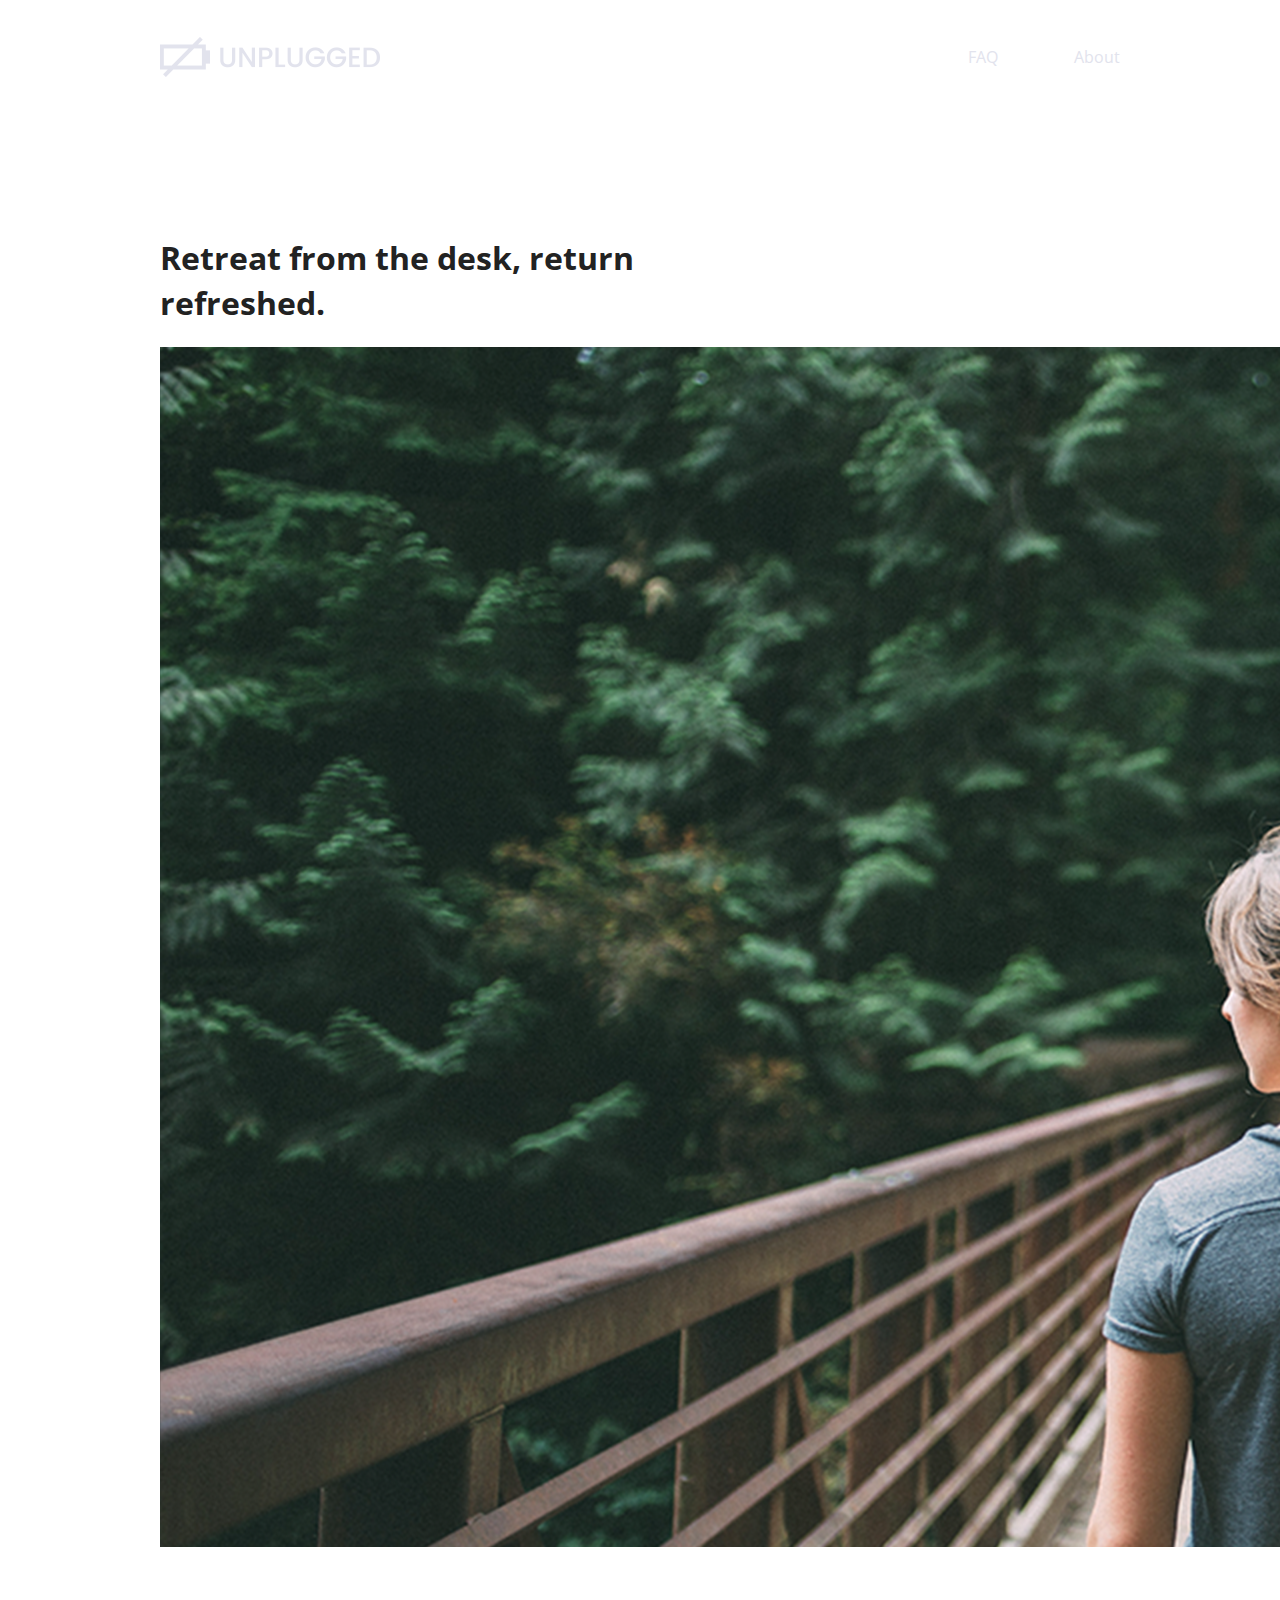
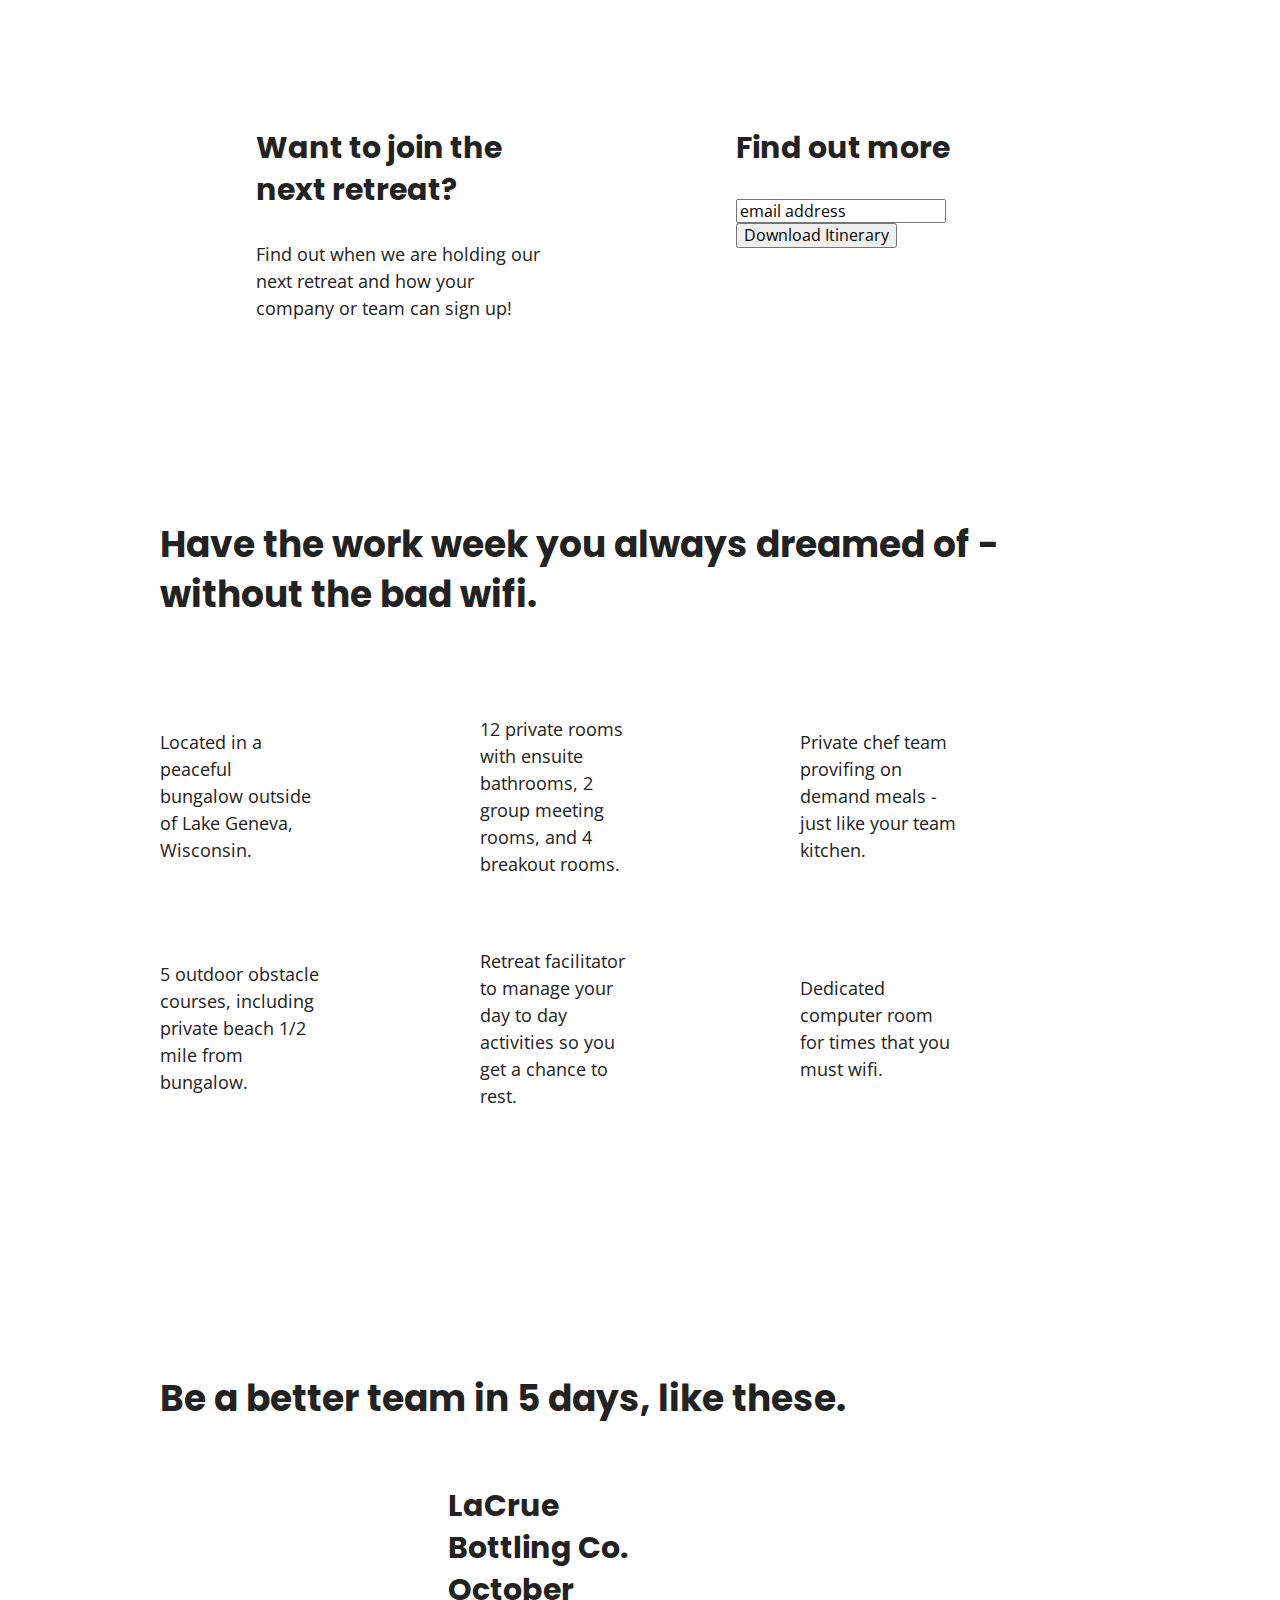
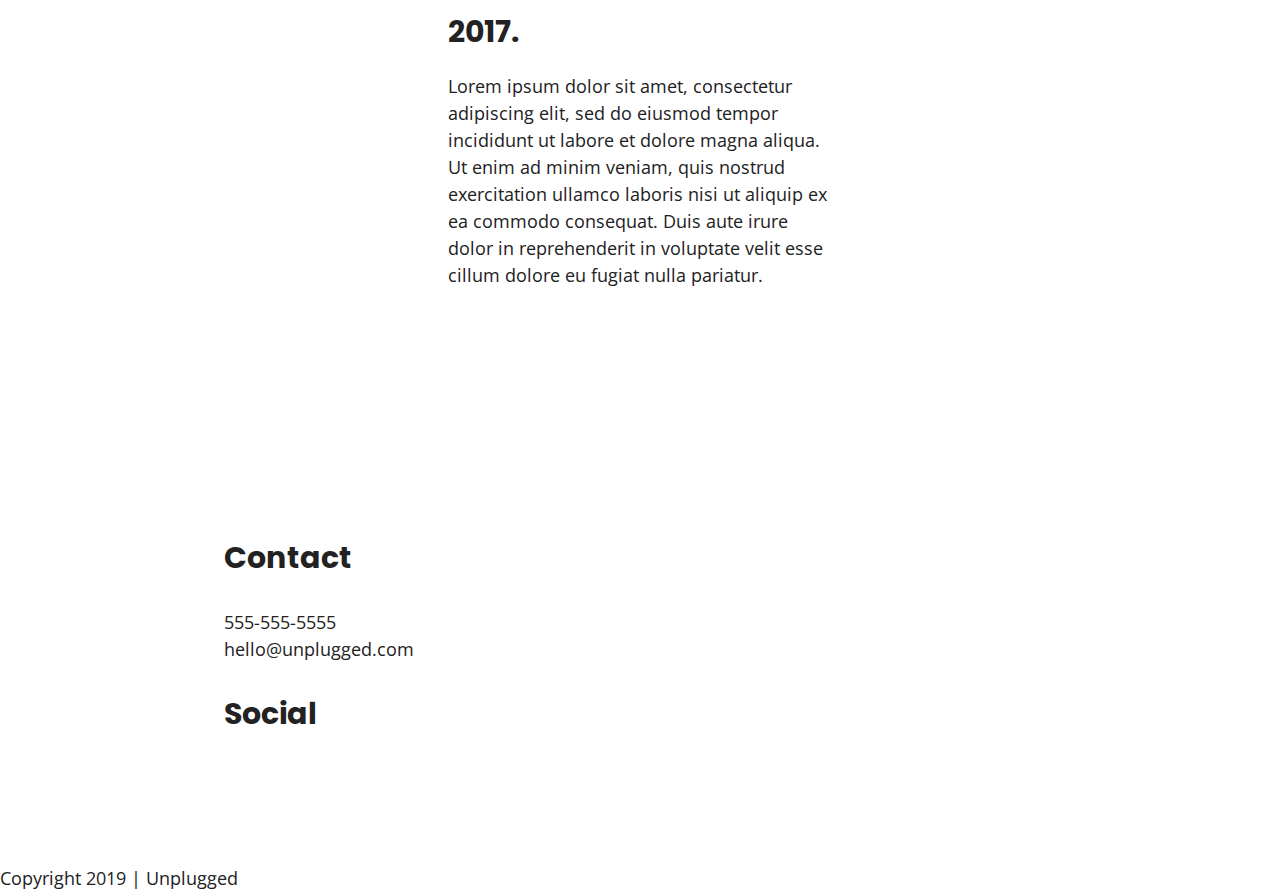
==== index.html @ b30b46af "Added text styles" ====
<!doctype html>
<html class="no-js" lang="">

<head>
  <meta charset="utf-8">
  <title>unplugged retreat</title>
  <meta name="description" content="">
  <meta name="viewport" content="width=device-width, initial-scale=1">

  <meta property="og:title" content="">
  <meta property="og:type" content="">
  <meta property="og:url" content="">
  <meta property="og:image" content="">

  <link rel="manifest" href="../site.webmanifest">
  <link rel="apple-touch-icon" href="../icon.png">
  <!-- Place favicon.ico in the root directory -->

  <link rel="stylesheet" href="css/normalize.css">
  <link rel="stylesheet" href="css/main.css">

  <meta name="theme-color" content="#fafafa">

  <!-- Google Fonts -->
  <link href="https://fonts.googleapis.com/css?family=Open+Sans:400,700|Poppins:500,700" rel="stylesheet">
</head>

<body>

  <!-- Add your site or application content here -->
  <header>
    <div class="content-wrapper">
      <a href="#"><img src="img/logo.png" alt="unplugged logo"></a>
      <div class="header-divider"></div>
        <nav>
          <ul>
            <li><a href="faq/index.html" target="_blank">FAQ</a></li>
            <li><a href="about/index.html" target="_blank">About</a></li>
          </ul>
        </nav>
    </div>
  </header>

  <main>
    <section class="hero-area">
      <div class="content-wrapper">
        <h1>Retreat from the desk, return refreshed.</h1>
        <img src="img/jake-melara-30679-unsplash@2x.png" alt="women staring off bridge"/>
      </div>
    </section>

    <aside>
      <div class="content-wrapper">
        <div class="form-description">
        <h3>Want to join the next retreat?</h3>
          <p>Find out when we are holding our next retreat and how your company
            or team can sign up!</p>
        </div>
      <div class="form">
        <h3>Find out more</h3>
          <input type="text" name="name" value="email address">
          <input type="button" value="Download Itinerary">
      </div>
     </div>
    </aside>

    <section class="features">
      <div class="content-wrapper">
        <h2>Have the work week you always dreamed of - without the bad wifi.</h2>
        <div class="features-items">
          <article>
             <p class="fontawesome-icon"></p>
             <p class="features-item-description">Located in a peaceful bungalow outside
             of Lake Geneva, Wisconsin.</p>
          </article>
          <article>
             <p class="fontawesome-icon"></p>
             <p class="features-item-description">12 private rooms with ensuite bathrooms,
             2 group meeting rooms, and 4 breakout rooms.</p>
          </article>
          <article>
             <p class="fontawesome-icon"></p>
             <p class="features-item-description">Private chef team provifing on demand
             meals - just like your team kitchen.</p>
           </article>
           <article>
             <p class="fontawesome-icon"></p>
             <p class="features-item-description">5 outdoor obstacle courses, including
             private beach 1/2 mile from bungalow.</p>
           </article>
           <article>
             <p class="fontawesome-icon"></p>
             <p class="features-item-description">Retreat facilitator to manage your day
             to day activities so you get a chance to rest.</p>
           </article>
           <article>
             <p class="fontawesome-icon"></p>
             <p class="features-item-description">Dedicated computer room for times that
             you must wifi.</p>
           </article>
         </div>
      </div>
    </section>

    <section class="reviews">
      <div class="content-wrapper">
        <h2>Be a better team in 5 days, like these.</h2>
        <article>
          <div>
            <h3>LaCrue Bottling Co. October 2017.</h3>
            <p>Lorem ipsum dolor sit amet, consectetur adipiscing elit, sed do eiusmod
            tempor incididunt ut labore et dolore magna aliqua. Ut enim ad minim veniam,
            quis nostrud exercitation ullamco laboris nisi ut aliquip ex ea commodo consequat.
            Duis aute irure dolor in reprehenderit in voluptate velit esse cillum dolore eu
            fugiat nulla pariatur.</p>
          </div>
        </article>
      </div>
    </section>

  </main>

  <footer>
    <div class="content-wrapper">
      <div class="footer-content">
        <div class="contact">
          <h3>Contact</h3>
          <address>
            <p>555-555-5555<br>
              hello@unplugged.com</p>
          </address>
            <div class="social">
                <h3>Social</h3>
              <div class="social-icons">
                <p><a href="https://www.facebook.com/yoursite" target="_blank"></a></p>
                <p><a href="https://www.instagram.com/yoursite" target="_blank"></a></p>
                <p><a href="https://www.twitter.com/yoursite" target="_blank"></a></p>
            </div>
          </div>
        </div>
      </div>
    </div>

    <div class="copyright">
      <p>Copyright 2019 | Unplugged</p>
    </div>
  </footer>

  <script src="../js/vendor/modernizr-3.11.2.min.js"></script>
  <script src="../js/plugins.js"></script>
  <script src="../js/main.js"></script>

  <!-- Google Analytics: change UA-XXXXX-Y to be your site's ID. -->
  <script>
    window.ga = function () { ga.q.push(arguments) }; ga.q = []; ga.l = +new Date;
    ga('create', 'UA-XXXXX-Y', 'auto'); ga('set', 'anonymizeIp', true); ga('set', 'transport', 'beacon'); ga('send', 'pageview')
  </script>
  <script src="https://www.google-analytics.com/analytics.js" async></script>
</body>

</html>
---- css/main.css ----
/*! HTML5 Boilerplate v8.0.0 | MIT License | https://html5boilerplate.com/ */

/* main.css 2.1.0 | MIT License | https://github.com/h5bp/main.css#readme */
/*
 * What follows is the result of much research on cross-browser styling.
 * Credit left inline and big thanks to Nicolas Gallagher, Jonathan Neal,
 * Kroc Camen, and the H5BP dev community and team.
 */

/* ==========================================================================
   Base styles: opinionated defaults
   ========================================================================== */

html {
  color: #222;
  font-size: 1em;
  line-height: 1.4;
}

/*
 * Remove text-shadow in selection highlight:
 * https://twitter.com/miketaylr/status/12228805301
 *
 * Vendor-prefixed and regular ::selection selectors cannot be combined:
 * https://stackoverflow.com/a/16982510/7133471
 *
 * Customize the background color to match your design.
 */

::-moz-selection {
  background: #b3d4fc;
  text-shadow: none;
}

::selection {
  background: #b3d4fc;
  text-shadow: none;
}

/*
 * A better looking default horizontal rule
 */

hr {
  display: block;
  height: 1px;
  border: 0;
  border-top: 1px solid #ccc;
  margin: 1em 0;
  padding: 0;
}

/*
 * Remove the gap between audio, canvas, iframes,
 * images, videos and the bottom of their containers:
 * https://github.com/h5bp/html5-boilerplate/issues/440
 */

audio,
canvas,
iframe,
img,
svg,
video {
  vertical-align: middle;
}

/*
 * Remove default fieldset styles.
 */

fieldset {
  border: 0;
  margin: 0;
  padding: 0;
}

/*
 * Allow only vertical resizing of textareas.
 */

textarea {
  resize: vertical;
}

/* ==========================================================================
   Author's custom styles
   ========================================================================== */
   /* General Styles */

html {
  font-size: 16px;
}

body {
  font-family: 'open sans', sans-serif;
  font-size: 1em;
  text-align: left;
}

ul,
ol {
  list-style-type: none;
}

a {
  color: #e2e3ed;
  text-decoration: none;
}

h2 {
  font-family: 'Poppins', sans-serif;
  font-size: 2.25em;
}

h3,
h4 {
  font-family: 'Poppins', sans-serif;
  font-size: 1.875em;
}

p {
  font-size: 1.125em;
  line-height: 1.5em;
}

img {

}

figure {

}

address {
  font-style: normal;
}

.content-wrapper {
     width: 90%;
     margin: 50px 0;
   }

/** --------------Base Header - Foot Styles -------------------- **/

header,
footer {
    display: flex;
    justify-content: center;
    align-items: center;
    flex-flow: row wrap;
}

header {
  padding: 15px 0;
}

header .content-wrapper {
  display: flex;
  flex-flow: row wrap;
  align-items: center;
  justify-content: center;
  margin: 0;
}

header nav {
  justify-content: space-around;
  flex-flow: row wrap;
  display: flex;
  align-items: center;
  width: 60%;
}

.header-divider {
  width: 100%;
  height: 1px;
}

header nav ul {
  display: flex;
  justify-content: space-around;
  width: 100%;
}

footer .social-icons {
  display: flex;
  justify-content: space-around;
  align-items: center;
}

footer .social-icons p {
  display: flex;
  justify-content: center;
  align-items: center;
}

footer .content-wrapper {
  width: 55%;
  margin: 50px 0;
}

footer p {
  margin: 0;
}

footer .copyright {

}

/** -------------- Mobile Style - Homepage -------------------- **/


/***** Hero-Area *****/

.hero-area {
  display: flex;
  justify-content: center;
  align-items: center;

}

/***** Aside area *****/

aside {
  display: flex;
  justify-content: center;
  align-items: center;
  flex-flow: row wrap;
}

/***** Features *****/

.features {
  display: flex;
  justify-content: center;
  flex-flow: row wrap;
}

.features-items {
  display: flex;
  flex-flow: row wrap;
  justify-content: center;
  align-items: center;
}

.features h2 {
  margin-bottom: 60px;
}

.features article {
  width: 57%;
  margin: 35px 0;
}

.features p {
  margin: 0;
}

/*** reviews ***/

.reviews {
  display: flex;
  flex-flow: row wrap;
  justify-content: center;
}

.reviews h2 {
  margin-bottom: 40px;
}

.reviews h3 {
  width: 48%;
  margin: 20px 0;
}

/***** About Section *****/

.mission {
  display: flex;
  flex-flow: row wrap;
  justify-content: center;
  align-items: center;
}

.contact-section {
  display: flex;
  flex-flow: row wrap;
  justify-content: center;
  align-items: center;
}

.contact-content p {
  margin: 0;
}


/***** FAQ Section *****/

.questions {
  display: flex;
  flex-flow: row wrap;
  justify-content: center;
  align-items: center;
  margin: 50px 0 0 0;
}

.questions h2 {
  margin-bottom: 45px;
}

.questions .content-wrapper {
  display: flex;
  flex-flow: row wrap;
  justify-content: center;
  align-items: center;
}

.questions-content {
  margin-bottom: 50px;
  flex-basis: auto;
}

/* ==========================================================================
   Helper classes
   ========================================================================== */

/*
 * Hide visually and from screen readers
 */

.hidden,
[hidden] {
  display: none !important;
}

/*
 * Hide only visually, but have it available for screen readers:
 * https://snook.ca/archives/html_and_css/hiding-content-for-accessibility
 *
 * 1. For long content, line feeds are not interpreted as spaces and small width
 *    causes content to wrap 1 word per line:
 *    https://medium.com/@jessebeach/beware-smushed-off-screen-accessible-text-5952a4c2cbfe
 */

.sr-only {
  border: 0;
  clip: rect(0, 0, 0, 0);
  height: 1px;
  margin: -1px;
  overflow: hidden;
  padding: 0;
  position: absolute;
  white-space: nowrap;
  width: 1px;
  /* 1 */
}

/*
 * Extends the .sr-only class to allow the element
 * to be focusable when navigated to via the keyboard:
 * https://www.drupal.org/node/897638
 */

.sr-only.focusable:active,
.sr-only.focusable:focus {
  clip: auto;
  height: auto;
  margin: 0;
  overflow: visible;
  position: static;
  white-space: inherit;
  width: auto;
}

/*
 * Hide visually and from screen readers, but maintain layout
 */

.invisible {
  visibility: hidden;
}

/*
 * Clearfix: contain floats
 *
 * For modern browsers
 * 1. The space content is one way to avoid an Opera bug when the
 *    `contenteditable` attribute is included anywhere else in the document.
 *    Otherwise it causes space to appear at the top and bottom of elements
 *    that receive the `clearfix` class.
 * 2. The use of `table` rather than `block` is only necessary if using
 *    `:before` to contain the top-margins of child elements.
 */

.clearfix::before,
.clearfix::after {
  content: " ";
  display: table;
}

.clearfix::after {
  clear: both;
}

/* ==========================================================================
   EXAMPLE Media Queries for Responsive Design.
   These examples override the primary ('mobile first') styles.
   Modify as content requires.
   ========================================================================== */

@media only screen and (min-width: 768px) {
   /*Tablet styles here*/

/** General Styles **/
.content-wrapper {
  max-width: 640px;
  margin: 100px 0;
}

/** Header **/
header {
  justify-content: space-around;
  padding: 30px 0;
}

header .content-wrapper {
  width: 100%;
  justify-content: space-between;
}

header nav {
  width: 20%;
}

header nav ul {
  justify-content: space-between;
}

.header-divider {
  display: none;
}

/** Aside **/
aside .content-wrapper {
  margin: 50px 0;
  display: flex;
  justify-content: space-between;
  flex-flow: row wrap;
}

aside .content-wrapper .form-description,
aside .content-wrapper .form {
  width: 40%;
  margin: 0;
}

/** Features **/
.features articles {
  display: flex;
  justify-content: center;
  align-items: center;
  flex-flow: column wrap;
  flex-basis: 50%;
}

.features .features-item-description {
  width: 50%;
}

/** Reviews **/
.reviews article {
  display: flex;
  justify-content: space-around;
}

.reviews article div {
  width: 49%;
}

/** Footer **/
footer .content-wrapper {
  width: 65%;
  margin: 100px 0;
}

.footer-content {
  display: flex;
  justify-content: space-between;
  align-items: center;
}

footer .contact {
  margin-bottom: 0;
}

footer .copyright {
  width: 100%;
}

/***** ABOUT page *****/

.mission-content {
  display: flex;
  justify-content: space-between;
  align-items: center;
  padding-top: 20px;
}

.mission-content p {
  width: 45%;
}

.contact-section .content-wrapper h2 {
  width: 80%;
}

.contact-content {
  display: flex;
  justify-content: space-between;
  align-items: flex-start;
}

/***** FAQ Page *****/
.questions .content-wrapper {
  justify-content: space-between;
}

.questions-content {
  flex-basis: 40%;
}

.questions h2 {
  width: 100%;
}

}

@media only screen and (min-width: 1200px) {
   /*Desktop styles here*/

/** General Styles **/
.content-wrapper {
  max-width: 960px;
}

/** Hero Area **/

.hero-area h1 {
  width: 57%
}

/** Aside **/
aside .content-wrapper {
  justify-content: space-around;
}

aside .content-wrapper .form-description,
aside .content-wrapper .form {
  width: 30%;
}

/** Features **/
.features h2 {
  width: 90%;
}

.features article {
  flex-basis: 33.3%;
}

/** Reviews **/
.reviews article div {
  width: 40%;
}

/***** About Page ****/
.mission h2,
.contact-section .content-wrapper h2 {
  width: 95%;
}

/***** FAQ Page *****/
.questions h2 {
  width: 100%;
}
}


/* ==========================================================================
   Print styles.
   Inlined to avoid the additional HTTP request:
   https://www.phpied.com/delay-loading-your-print-css/
   ========================================================================== */

@media print {
  *,
  *::before,
  *::after {
    background: #fff !important;
    color: #000 !important;
    /* Black prints faster */
    box-shadow: none !important;
    text-shadow: none !important;
  }

  a,
  a:visited {
    text-decoration: underline;
  }

  a[href]::after {
    content: " (" attr(href) ")";
  }

  abbr[title]::after {
    content: " (" attr(title) ")";
  }

  /*
   * Don't show links that are fragment identifiers,
   * or use the `javascript:` pseudo protocol
   */
  a[href^="#"]::after,
  a[href^="javascript:"]::after {
    content: "";
  }

  pre {
    white-space: pre-wrap !important;
  }

  pre,
  blockquote {
    border: 1px solid #999;
    page-break-inside: avoid;
  }

  /*
   * Printing Tables:
   * https://web.archive.org/web/20180815150934/http://css-discuss.incutio.com/wiki/Printing_Tables
   */
  thead {
    display: table-header-group;
  }

  tr,
  img {
    page-break-inside: avoid;
  }

  p,
  h2,
  h3 {
    orphans: 3;
    widows: 3;
  }

  h2,
  h3 {
    page-break-after: avoid;
  }
}
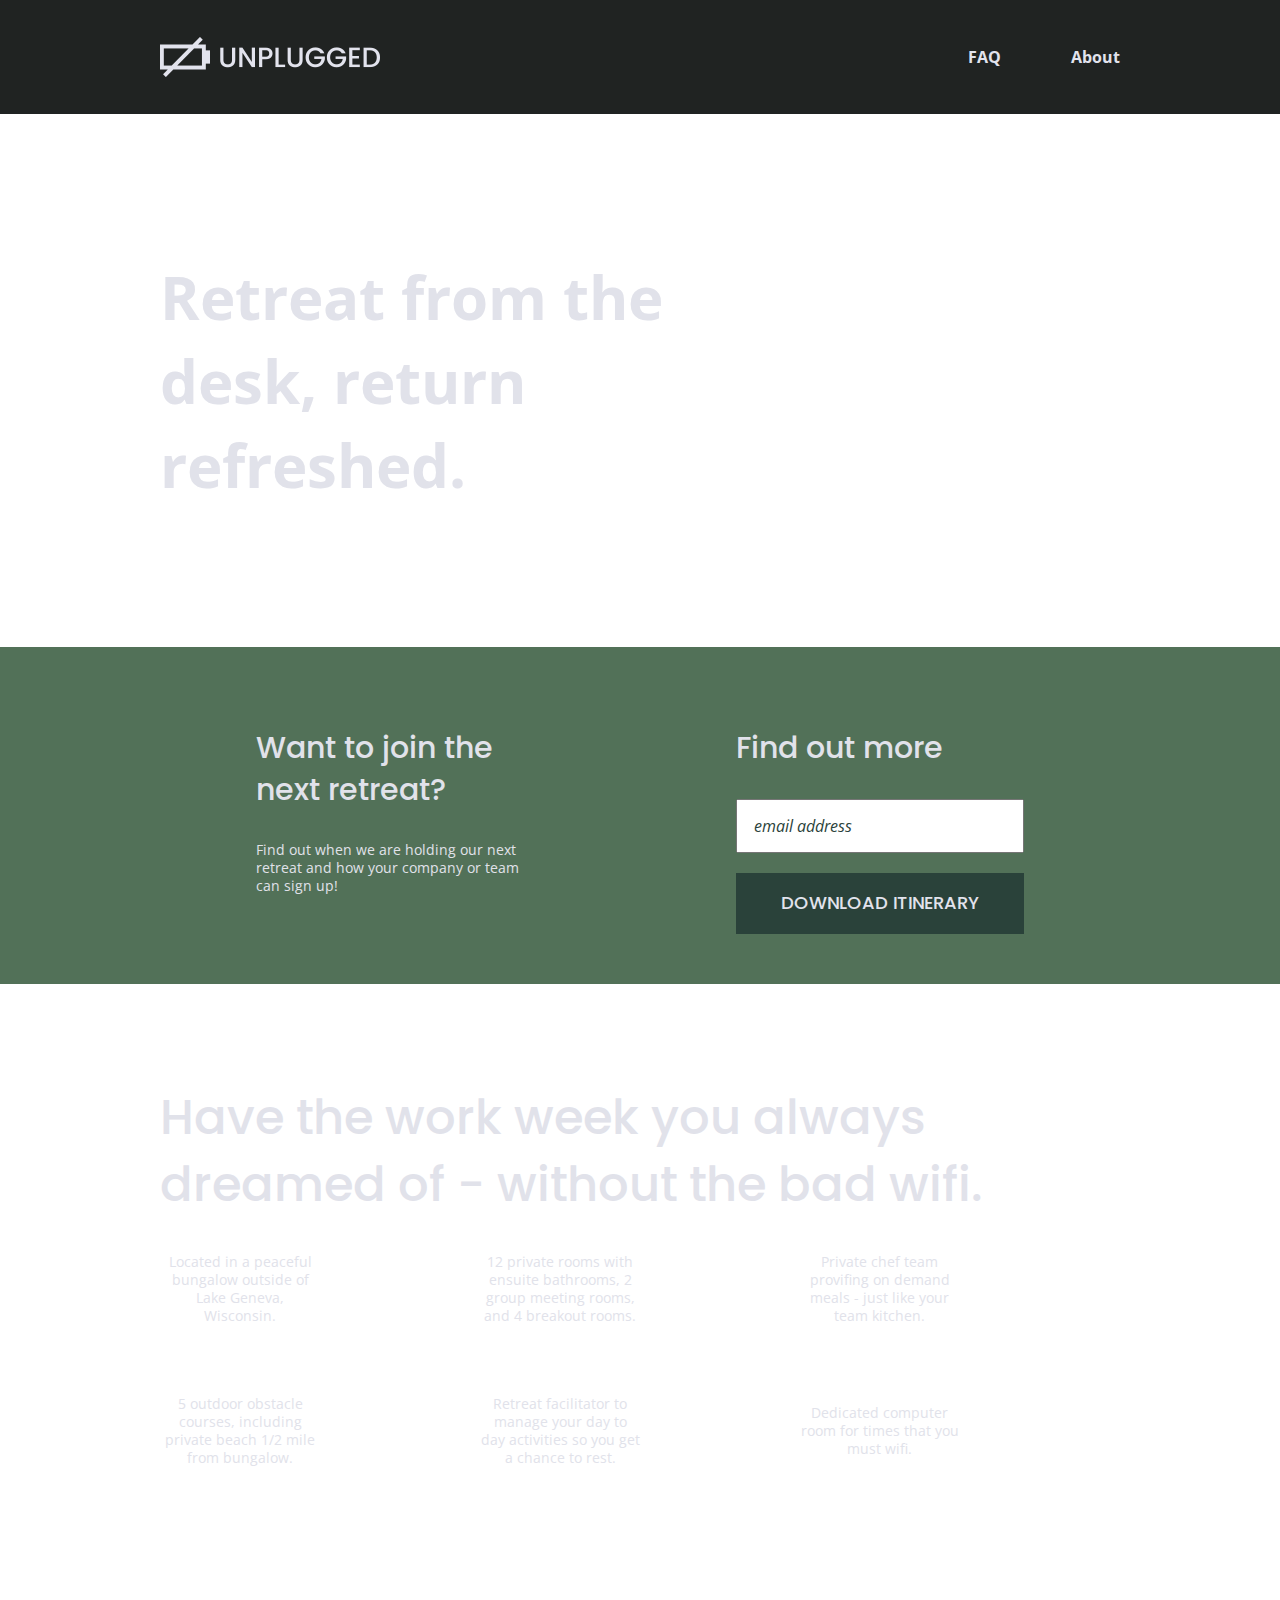
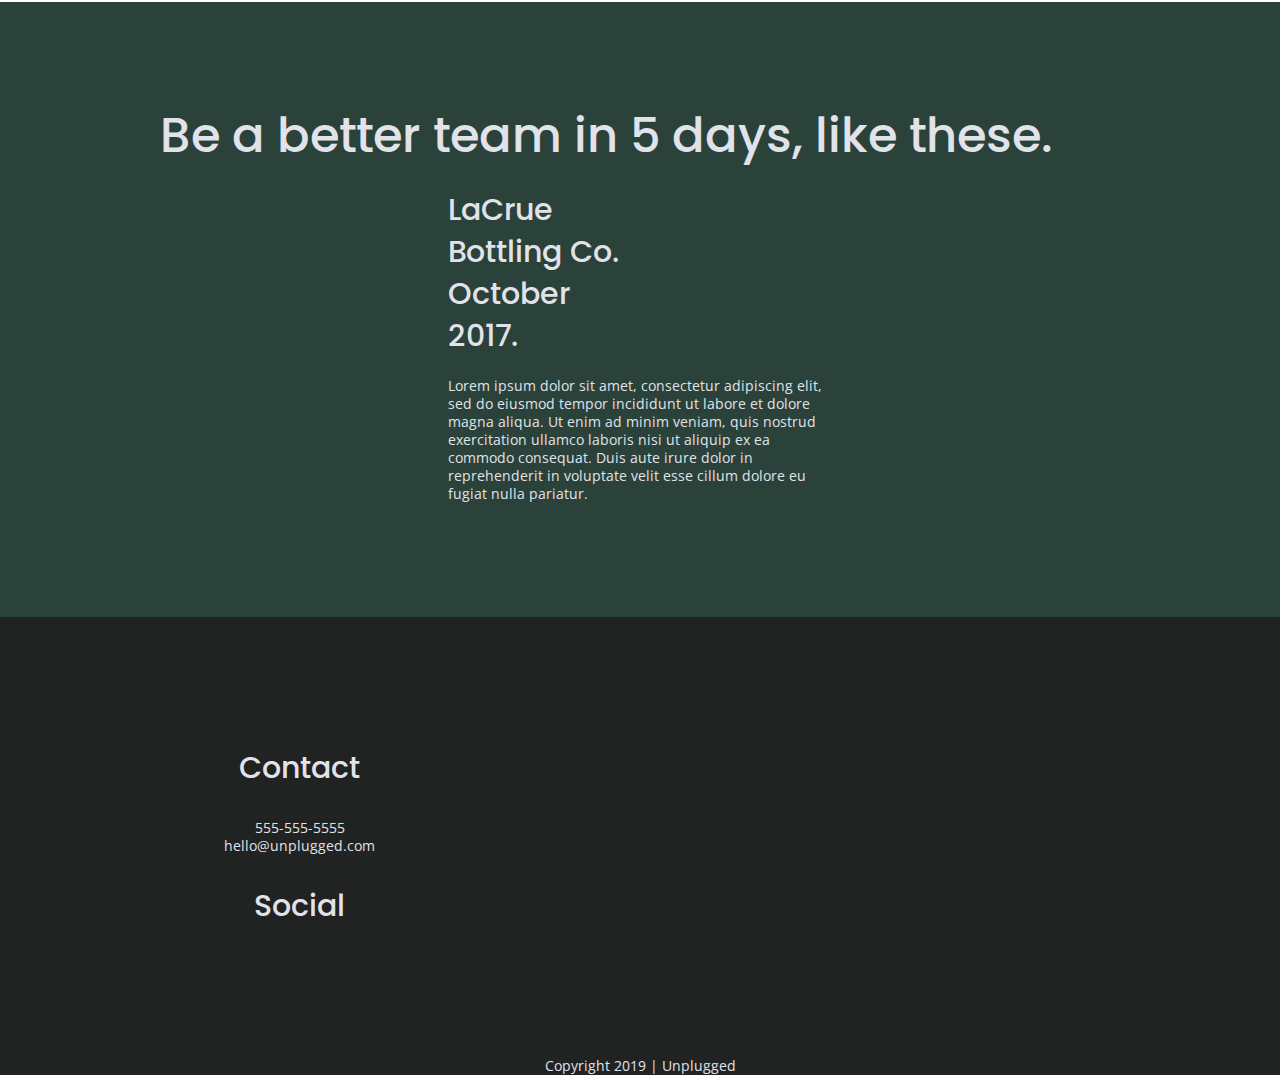
==== commit 5ebd26e7: "worked on nav issues" ====
--- a/index.html
+++ b/index.html
@@ -34,8 +34,8 @@
       <div class="header-divider"></div>
         <nav>
           <ul>
-            <li><a href="faq/index.html" target="_blank">FAQ</a></li>
-            <li><a href="about/index.html" target="_blank">About</a></li>
+            <li><a href="faq/index.html">FAQ</a></li>
+            <li><a href="about/index.html">About</a></li>
           </ul>
         </nav>
     </div>
@@ -45,7 +45,6 @@
     <section class="hero-area">
       <div class="content-wrapper">
         <h1>Retreat from the desk, return refreshed.</h1>
-        <img src="img/jake-melara-30679-unsplash@2x.png" alt="women staring off bridge"/>
       </div>
     </section>
 
--- a/css/main.css
+++ b/css/main.css
@@ -93,6 +93,7 @@
 }
 
 body {
+  color: #e1e2ea;
   font-family: 'open sans', sans-serif;
   font-size: 1em;
   text-align: left;
@@ -108,20 +109,26 @@
   text-decoration: none;
 }
 
+h1 {
+  font-size: 3.75em;
+}
+
 h2 {
   font-family: 'Poppins', sans-serif;
-  font-size: 2.25em;
+  font-size: 3em;
+  font-weight: 500;
 }
 
 h3,
 h4 {
   font-family: 'Poppins', sans-serif;
   font-size: 1.875em;
+  font-weight: 500;
 }
 
 p {
-  font-size: 1.125em;
-  line-height: 1.5em;
+  font-size: .875em;
+  line-height: 1.285;
 }
 
 img {
@@ -145,6 +152,7 @@
 
 header,
 footer {
+    background-color: #202322;
     display: flex;
     justify-content: center;
     align-items: center;
@@ -169,6 +177,7 @@
   display: flex;
   align-items: center;
   width: 60%;
+  font-weight: 700;
 }
 
 .header-divider {
@@ -199,12 +208,16 @@
   margin: 50px 0;
 }
 
+footer {
+  text-align: center;
+}
+
 footer p {
   margin: 0;
 }
 
 footer .copyright {
-
+  text-align: center;
 }
 
 /** -------------- Mobile Style - Homepage -------------------- **/
@@ -222,12 +235,38 @@
 /***** Aside area *****/
 
 aside {
-  display: flex;
-  justify-content: center;
-  align-items: center;
-  flex-flow: row wrap;
-}
-
+  background-color: #527158;
+  display: flex;
+  justify-content: center;
+  align-items: center;
+  flex-flow: row wrap;
+}
+
+aside .form {
+  margin-top: 30px;
+}
+
+input[type=text] {
+  box-sizing: border-box;
+  width: 100%;
+  color: #2a423a;
+  font-style: italic;
+  padding: 1em;
+}
+
+input[type=button] {
+  width: 100%;
+  padding: 20px 0;
+  margin-top: 20px;
+  background-color: #2a423a;
+  font-family: 'Poppins', Helvetica, Arial, sans-serif;
+  font-weight: 500;
+  font-size: 1.125em;
+  color: #e2e3ed;
+  border: none;
+  text-align: center;
+  text-transform: uppercase;
+}
 /***** Features *****/
 
 .features {
@@ -250,6 +289,7 @@
 .features article {
   width: 57%;
   margin: 35px 0;
+  text-align: center;
 }
 
 .features p {
@@ -259,6 +299,7 @@
 /*** reviews ***/
 
 .reviews {
+  background-color: #2a423a;
   display: flex;
   flex-flow: row wrap;
   justify-content: center;
@@ -276,6 +317,7 @@
 /***** About Section *****/
 
 .mission {
+  background-color: #527158;
   display: flex;
   flex-flow: row wrap;
   justify-content: center;
@@ -283,6 +325,7 @@
 }
 
 .contact-section {
+  background-color: #2a423a;
   display: flex;
   flex-flow: row wrap;
   justify-content: center;
@@ -293,19 +336,27 @@
   margin: 0;
 }
 
+.content-wrapper h2 {
+  margin: 0;
+}
 
 /***** FAQ Section *****/
 
 .questions {
-  display: flex;
-  flex-flow: row wrap;
-  justify-content: center;
-  align-items: center;
-  margin: 50px 0 0 0;
+  background-color: #527158;
+  display: flex;
+  flex-flow: row wrap;
+  justify-content: center;
+  align-items: center;
+  margin: 0;
 }
 
 .questions h2 {
   margin-bottom: 45px;
+}
+
+.questions h3 {
+  font-size: 1em;
 }
 
 .questions .content-wrapper {
@@ -319,6 +370,8 @@
   margin-bottom: 50px;
   flex-basis: auto;
 }
+
+
 
 /* ==========================================================================
    Helper classes
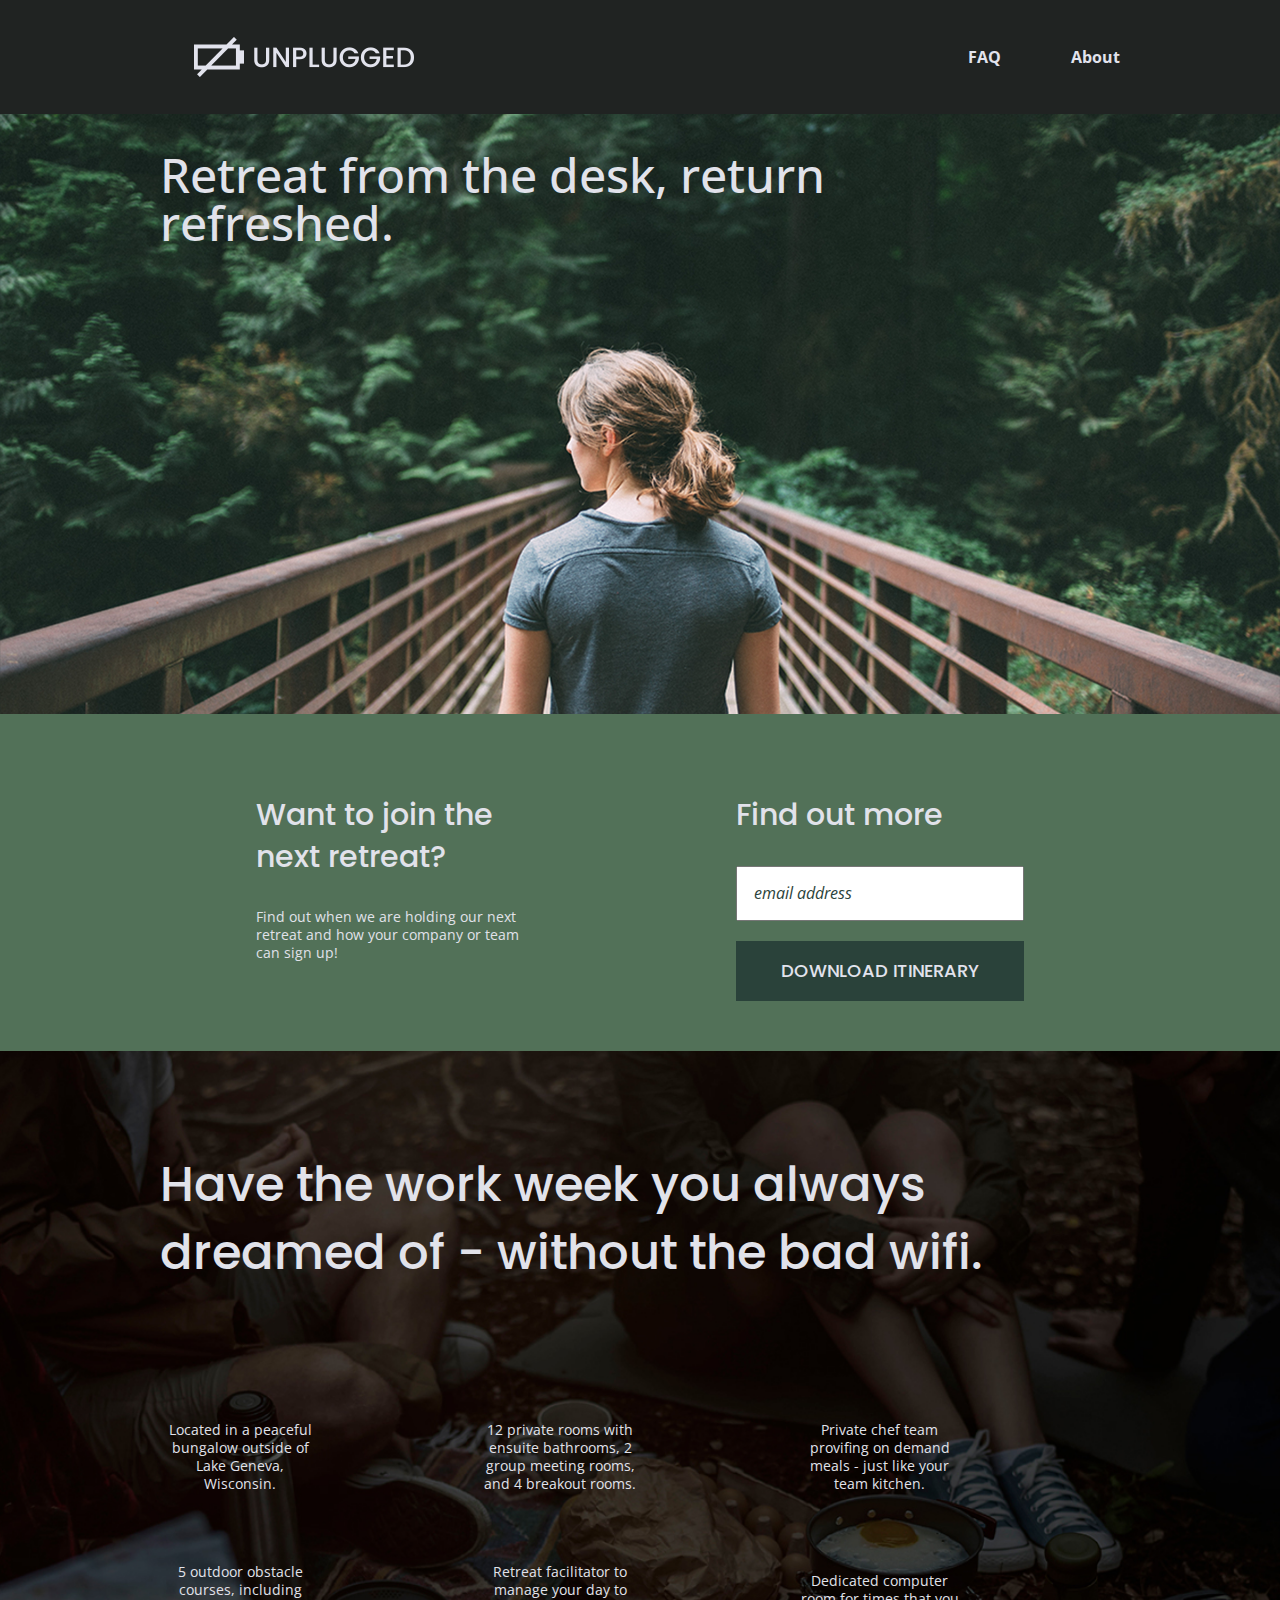
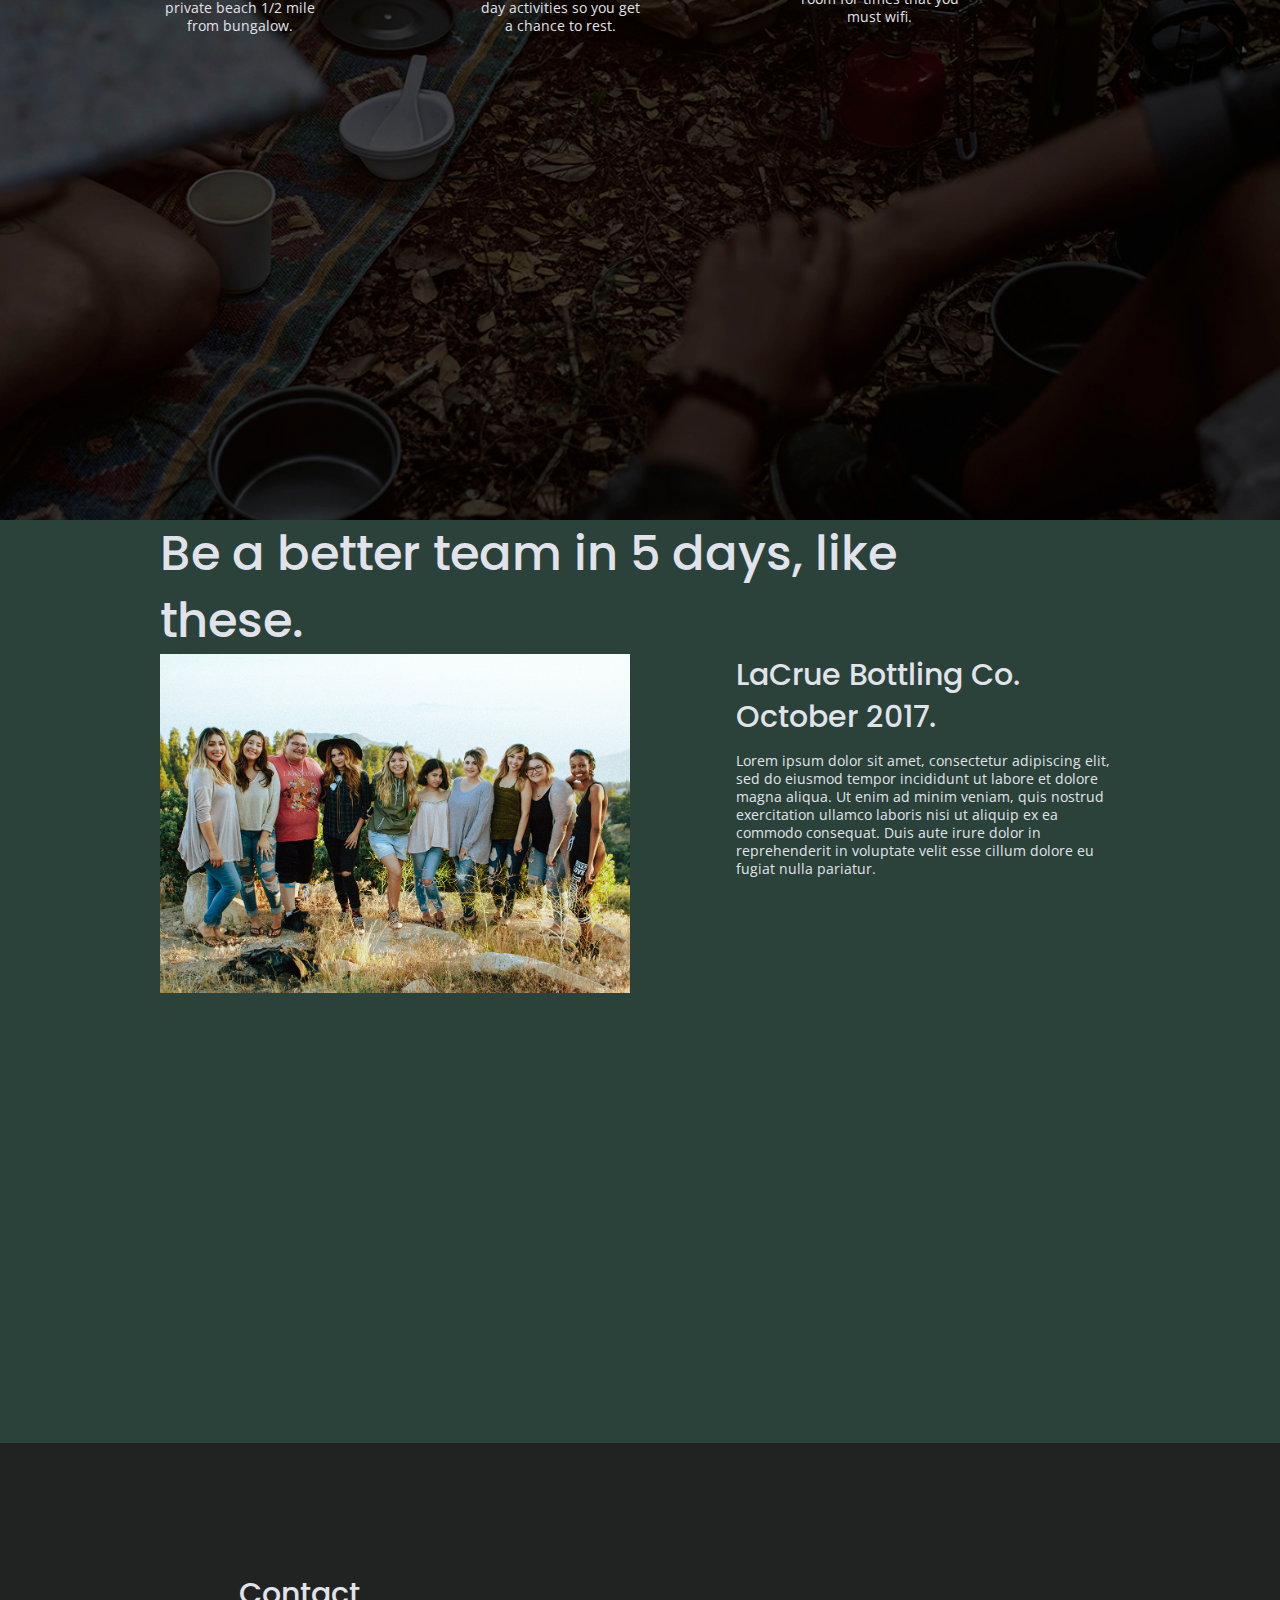
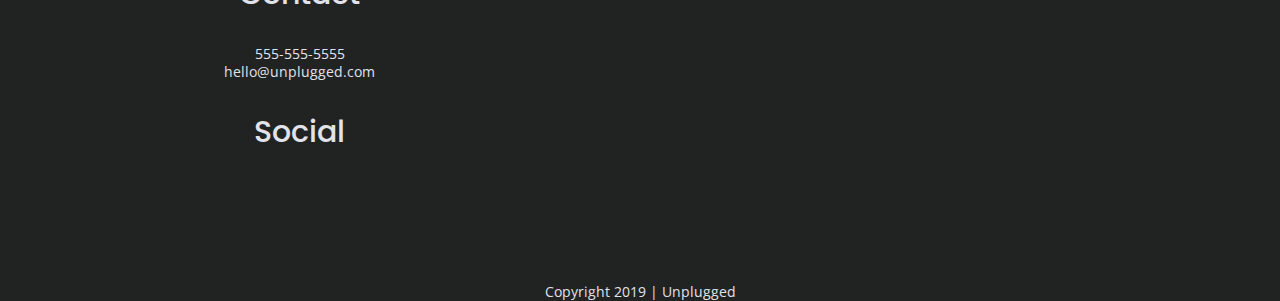
==== commit 890eb92a: "added images" ====
--- a/index.html
+++ b/index.html
@@ -30,7 +30,9 @@
   <!-- Add your site or application content here -->
   <header>
     <div class="content-wrapper">
-      <a href="#"><img src="img/logo.png" alt="unplugged logo"></a>
+      <figure>
+        <a href="#"><img src="img/logo.png" alt="unplugged logo"></a>
+      </figure>
       <div class="header-divider"></div>
         <nav>
           <ul>
@@ -105,6 +107,9 @@
       <div class="content-wrapper">
         <h2>Be a better team in 5 days, like these.</h2>
         <article>
+          <figure>
+              <img src="img/omar-lopez-296944-unsplash.jpg" alt="people standing together and smiling">
+          </figure>
           <div>
             <h3>LaCrue Bottling Co. October 2017.</h3>
             <p>Lorem ipsum dolor sit amet, consectetur adipiscing elit, sed do eiusmod
--- a/css/main.css
+++ b/css/main.css
@@ -132,11 +132,11 @@
 }
 
 img {
-
+  width: 100%;
 }
 
 figure {
-
+  margin: 0;
 }
 
 address {
@@ -181,14 +181,29 @@
 }
 
 .header-divider {
+  background: #3a3a3a;
   width: 100%;
   height: 1px;
+  margin: 10px 0;
 }
 
 header nav ul {
   display: flex;
   justify-content: space-around;
   width: 100%;
+}
+
+header figure {
+  width: 60%;
+  display: flex;
+  justify-content: center;
+  align-items: center;
+  flex-flow: row wrap;
+}
+
+footer {
+  text-align: center;
+  flex-direction: column;
 }
 
 footer .social-icons {
@@ -208,29 +223,43 @@
   margin: 50px 0;
 }
 
-footer {
-  text-align: center;
-}
-
 footer p {
   margin: 0;
+}
+
+footer .contact {
+  margin-bottom: 50px;
 }
 
 footer .copyright {
   text-align: center;
 }
 
+
 /** -------------- Mobile Style - Homepage -------------------- **/
 
 
 /***** Hero-Area *****/
 
 .hero-area {
-  display: flex;
-  justify-content: center;
-  align-items: center;
-
-}
+  background-image: url('../img/jake-melara-30679-unsplash@2x.jpg');
+  background-size: cover;
+  background-repeat: no-repeat;
+  background-position: center;
+  display: flex;
+  justify-content: center;
+  align-items: center;
+  flex-flow: row wrap;
+  min-height: 500px;
+}
+
+.hero-area h1 {
+  font-size: 2.25em;
+  font-style: 'Poppins';
+  margin-top: 0;
+  font-weight: 500;
+}
+
 
 /***** Aside area *****/
 
@@ -270,12 +299,16 @@
 /***** Features *****/
 
 .features {
-  display: flex;
-  justify-content: center;
-  flex-flow: row wrap;
-}
-
-.features-items {
+  background-image: url('../img/rawpixel-800820-unsplash1.jpg');
+  background-size: cover;
+  background-repeat: no-repeat;
+  background-position: center;
+  display: flex;
+  justify-content: center;
+  flex-flow: row wrap;
+}
+
+.features .features-items {
   display: flex;
   flex-flow: row wrap;
   justify-content: center;
@@ -493,6 +526,22 @@
   display: none;
 }
 
+header figure {
+  width: 30%;
+}
+
+/** Hero Area **/
+
+.hero-area {
+  min-height: 600px;
+}
+
+.hero-area h1 {
+  font-size: 3em;
+  line-height: 1;
+  margin: 0;
+}
+
 /** Aside **/
 aside .content-wrapper {
   margin: 50px 0;
@@ -520,14 +569,32 @@
   width: 50%;
 }
 
+.features {
+  min-height: 860px;
+}
+
 /** Reviews **/
 .reviews article {
   display: flex;
-  justify-content: space-around;
+  justify-content: space-between;
 }
 
 .reviews article div {
   width: 49%;
+}
+
+.reviews h2 {
+  width: 80%;
+}
+
+.reviews article figure,
+.reviews article div {
+  width: 49%;
+}
+
+.reviews h3 {
+  width: 79%;
+  margin: 0;
 }
 
 /** Footer **/
@@ -594,12 +661,14 @@
 /** General Styles **/
 .content-wrapper {
   max-width: 960px;
+  margin: 0 0 450px 0;
 }
 
 /** Hero Area **/
 
 .hero-area h1 {
-  width: 57%
+  width: 80%;
+  margin-top: 20px;
 }
 
 /** Aside **/
@@ -615,6 +684,7 @@
 /** Features **/
 .features h2 {
   width: 90%;
+  margin: 100px 0;
 }
 
 .features article {
@@ -636,6 +706,7 @@
 .questions h2 {
   width: 100%;
 }
+
 }
 
 
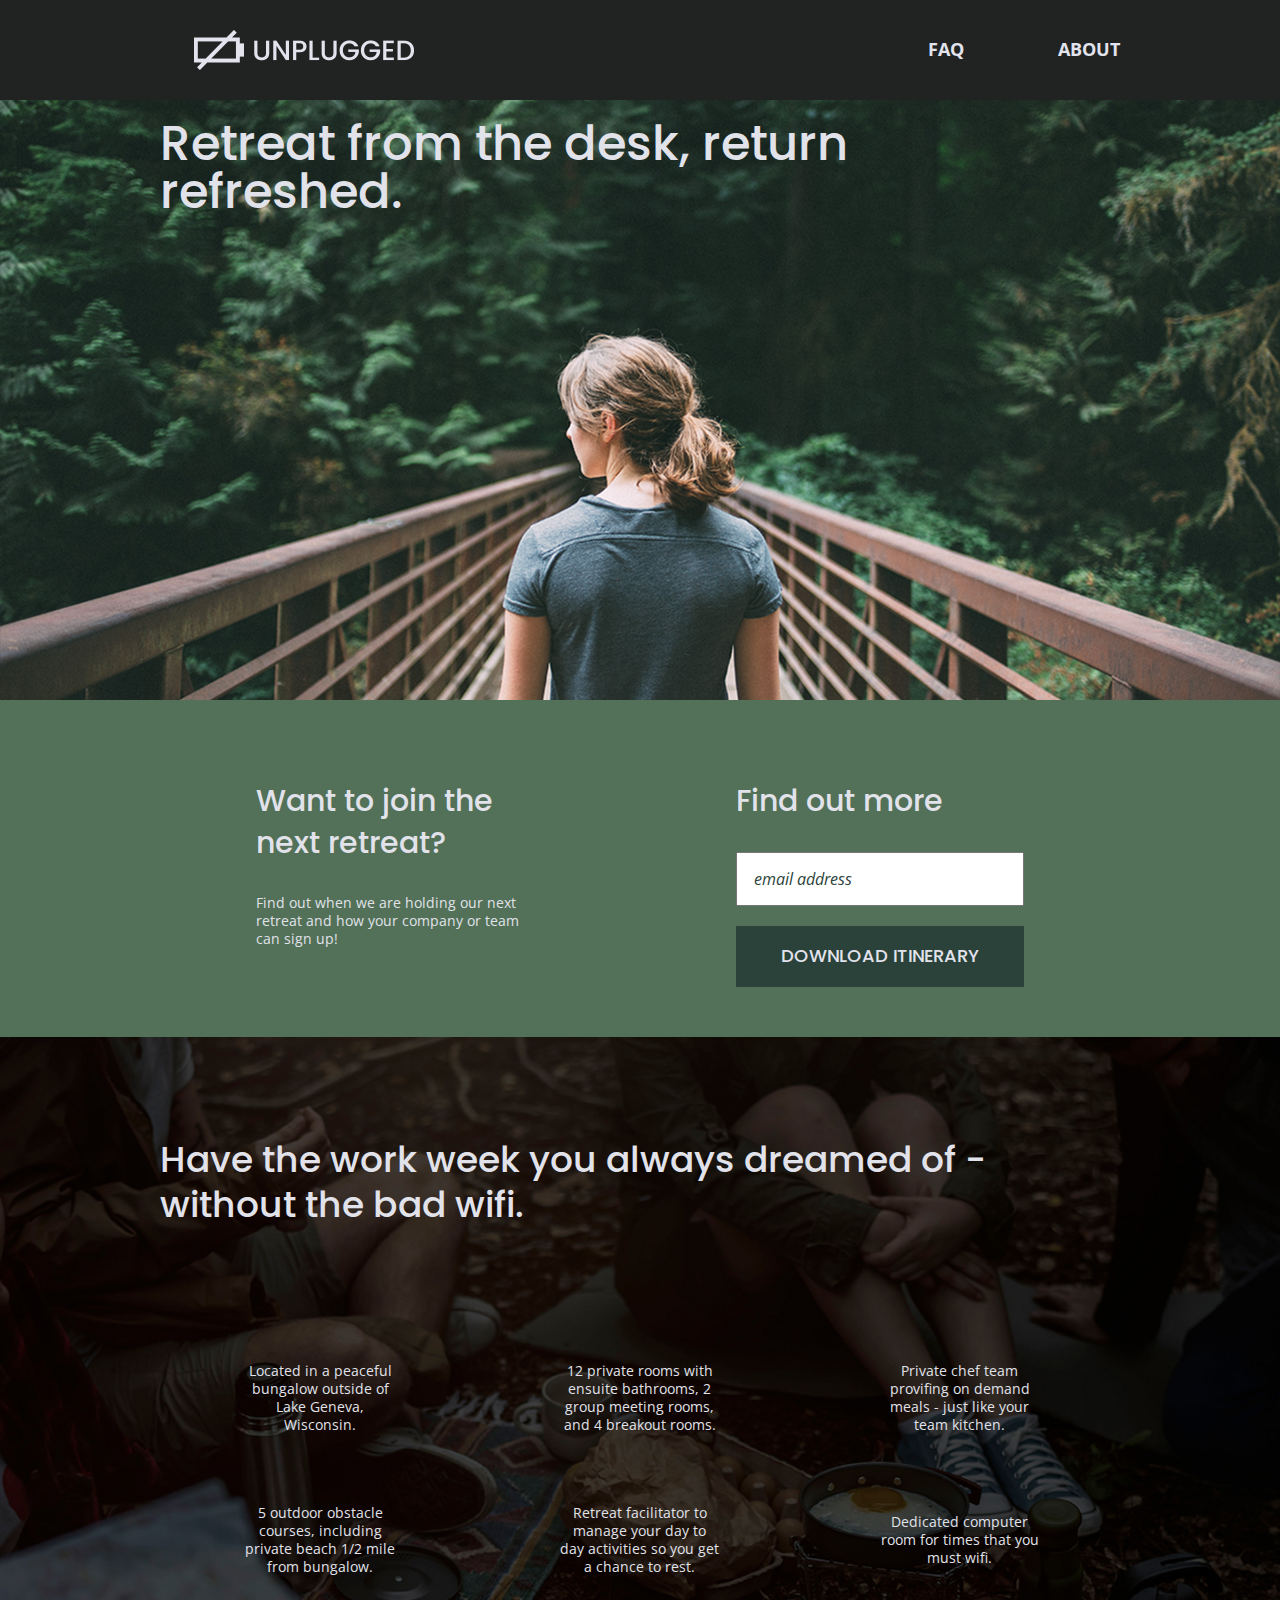
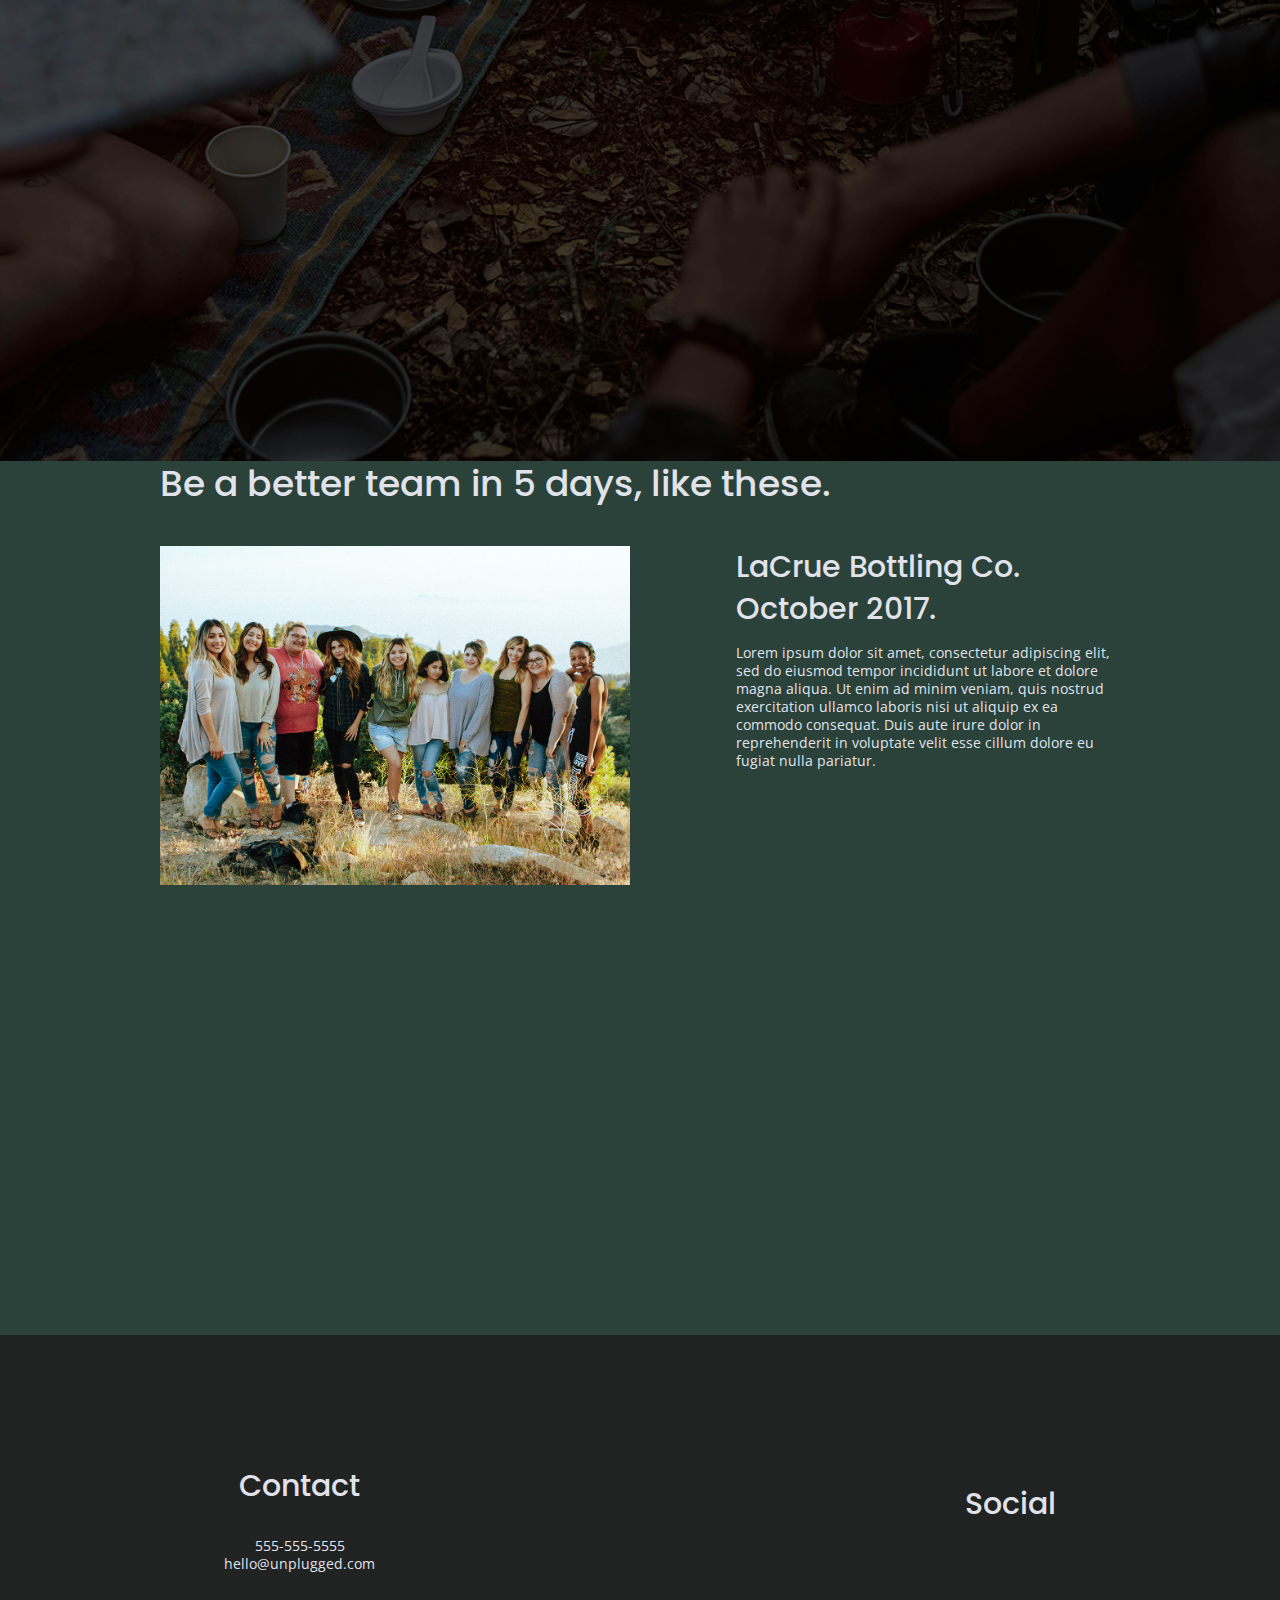
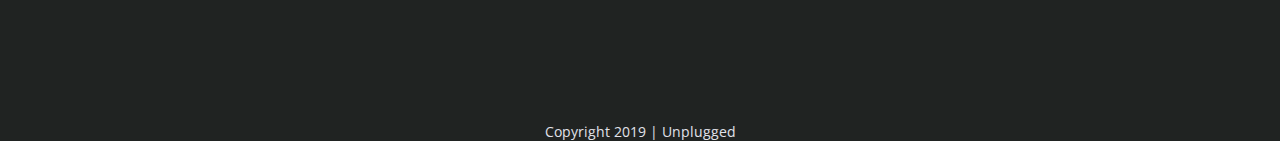
==== commit b87147b1: "fixed footer flexbox" ====
--- a/index.html
+++ b/index.html
@@ -128,11 +128,13 @@
     <div class="content-wrapper">
       <div class="footer-content">
         <div class="contact">
+          <div class="section-one">
           <h3>Contact</h3>
           <address>
             <p>555-555-5555<br>
               hello@unplugged.com</p>
           </address>
+          </div>
             <div class="social">
                 <h3>Social</h3>
               <div class="social-icons">
--- a/css/main.css
+++ b/css/main.css
@@ -109,20 +109,16 @@
   text-decoration: none;
 }
 
-h1 {
-  font-size: 3.75em;
-}
-
 h2 {
   font-family: 'Poppins', sans-serif;
-  font-size: 3em;
+  font-size: 1.875em;
   font-weight: 500;
 }
 
 h3,
 h4 {
   font-family: 'Poppins', sans-serif;
-  font-size: 1.875em;
+  font-size: 1.125em;
   font-weight: 500;
 }
 
@@ -178,6 +174,8 @@
   align-items: center;
   width: 60%;
   font-weight: 700;
+  text-transform: uppercase;
+  font-size: 1.125em;
 }
 
 .header-divider {
@@ -191,6 +189,8 @@
   display: flex;
   justify-content: space-around;
   width: 100%;
+  padding: 0;
+  margin: 0;
 }
 
 header figure {
@@ -248,14 +248,13 @@
   background-position: center;
   display: flex;
   justify-content: center;
-  align-items: center;
   flex-flow: row wrap;
   min-height: 500px;
 }
 
 .hero-area h1 {
   font-size: 2.25em;
-  font-style: 'Poppins';
+  font-family: 'Poppins', sans-serif;
   margin-top: 0;
   font-weight: 500;
 }
@@ -269,6 +268,10 @@
   justify-content: center;
   align-items: center;
   flex-flow: row wrap;
+}
+
+aside .content-wrapper {
+  margin-top: 10px;
 }
 
 aside .form {
@@ -339,7 +342,7 @@
 }
 
 .reviews h2 {
-  margin-bottom: 40px;
+  margin: 0 0 40px 0;
 }
 
 .reviews h3 {
@@ -369,9 +372,6 @@
   margin: 0;
 }
 
-.content-wrapper h2 {
-  margin: 0;
-}
 
 /***** FAQ Section *****/
 
@@ -503,6 +503,15 @@
   margin: 100px 0;
 }
 
+h2 {
+  font-size: 2.25em;
+  line-height: 1.25;
+}
+
+h3 {
+  font-size: 1.875em;
+}
+
 /** Header **/
 header {
   justify-content: space-around;
@@ -557,7 +566,7 @@
 }
 
 /** Features **/
-.features articles {
+.features article {
   display: flex;
   justify-content: center;
   align-items: center;
@@ -603,14 +612,12 @@
   margin: 100px 0;
 }
 
-.footer-content {
+
+footer .contact {
   display: flex;
   justify-content: space-between;
   align-items: center;
-}
-
-footer .contact {
-  margin-bottom: 0;
+  flex-direction: row;
 }
 
 footer .copyright {
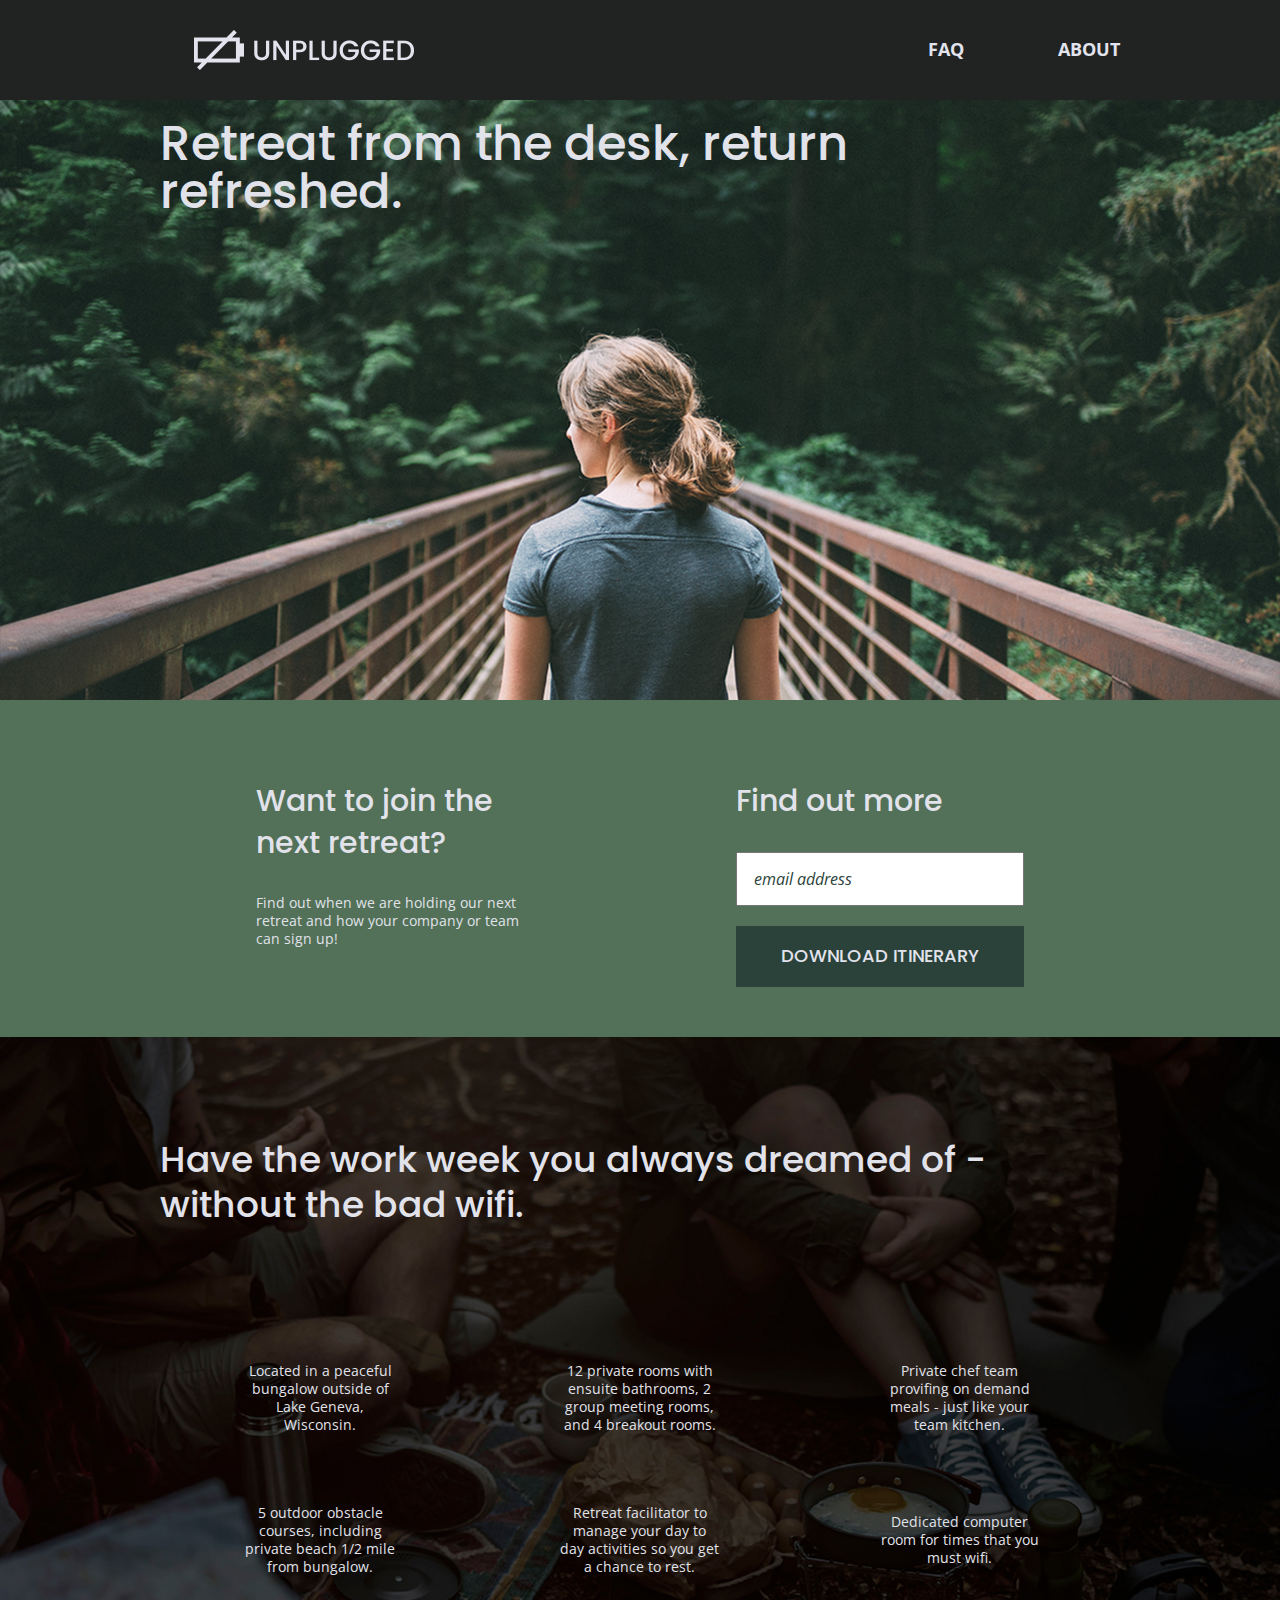
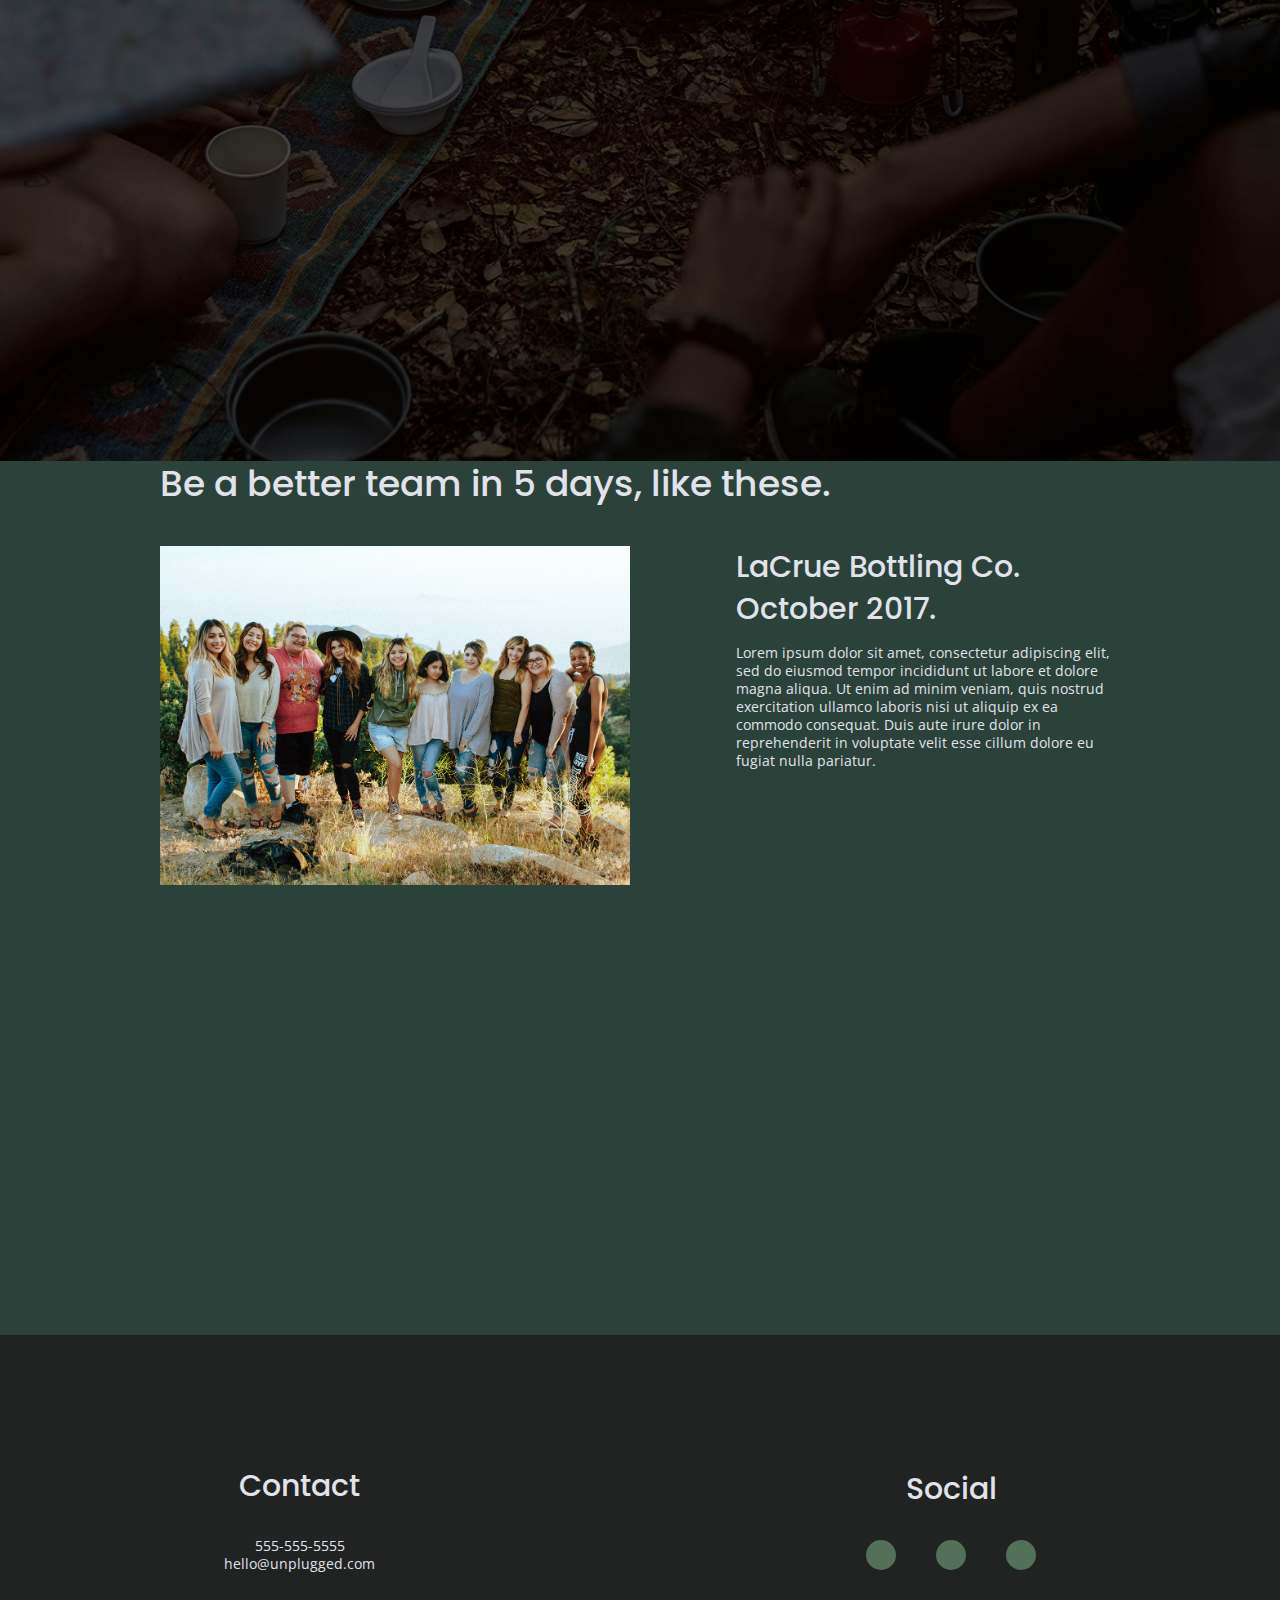
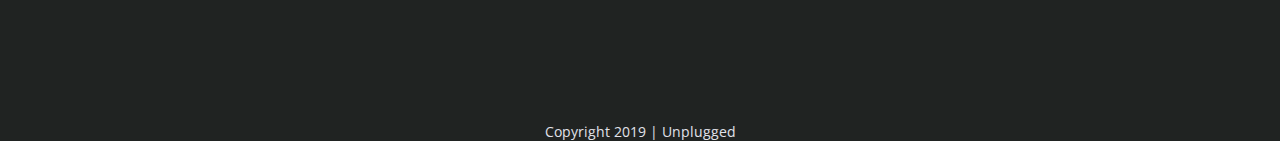
==== commit aa70c6b3: "added social media icons" ====
--- a/index.html
+++ b/index.html
@@ -18,6 +18,8 @@
 
   <link rel="stylesheet" href="css/normalize.css">
   <link rel="stylesheet" href="css/main.css">
+  <link rel="stylesheet" href="https://use.fontawesome.com/releases/v5.5.0/css/all.css" integrity="sha384-B4dIYHKNBt8Bc12p+WXckhzcICo0wtJAoU8YZTY5qE0Id1GSseTk6S+L3BlXeVIU" crossorigin="anonymous">
+
 
   <meta name="theme-color" content="#fafafa">
 
@@ -70,32 +72,44 @@
         <h2>Have the work week you always dreamed of - without the bad wifi.</h2>
         <div class="features-items">
           <article>
-             <p class="fontawesome-icon"></p>
+             <p class="fontawesome-icon">
+               <i class="fas fa-campground"></i>
+             </p>
              <p class="features-item-description">Located in a peaceful bungalow outside
              of Lake Geneva, Wisconsin.</p>
           </article>
           <article>
-             <p class="fontawesome-icon"></p>
+             <p class="fontawesome-icon">
+               <i class="fas fa-bed"></i>
+             </p>
              <p class="features-item-description">12 private rooms with ensuite bathrooms,
              2 group meeting rooms, and 4 breakout rooms.</p>
           </article>
           <article>
-             <p class="fontawesome-icon"></p>
+             <p class="fontawesome-icon">
+               <i class="fas fa-utensils"></i>
+             </p>
              <p class="features-item-description">Private chef team provifing on demand
              meals - just like your team kitchen.</p>
            </article>
            <article>
-             <p class="fontawesome-icon"></p>
+             <p class="fontawesome-icon">
+               <i class="fas fa-shoe-prints"></i>
+             </p>
              <p class="features-item-description">5 outdoor obstacle courses, including
              private beach 1/2 mile from bungalow.</p>
            </article>
            <article>
-             <p class="fontawesome-icon"></p>
+             <p class="fontawesome-icon">
+                <i class="fas fa-smile"></i>
+             </p>
              <p class="features-item-description">Retreat facilitator to manage your day
              to day activities so you get a chance to rest.</p>
            </article>
            <article>
-             <p class="fontawesome-icon"></p>
+             <p class="fontawesome-icon">
+                <i class="fas fa-wifi"></i>
+             </p>
              <p class="features-item-description">Dedicated computer room for times that
              you must wifi.</p>
            </article>
@@ -138,9 +152,15 @@
             <div class="social">
                 <h3>Social</h3>
               <div class="social-icons">
-                <p><a href="https://www.facebook.com/yoursite" target="_blank"></a></p>
-                <p><a href="https://www.instagram.com/yoursite" target="_blank"></a></p>
-                <p><a href="https://www.twitter.com/yoursite" target="_blank"></a></p>
+                <p>
+                  <a href="h"><i class="fab fa-facebook"></i></a>
+                </p>
+                <p>
+                  <a href="" ><i class="fab fa-instagram"></i></a>
+                </p>
+                <p>
+                  <a href=""><i class="fab fa-twitter"></i></a>
+                </p>
             </div>
           </div>
         </div>
--- a/css/main.css
+++ b/css/main.css
@@ -216,6 +216,12 @@
   display: flex;
   justify-content: center;
   align-items: center;
+  width: 30px;
+  height: 30px;
+  border-radius: 50%;
+  background-color: #527158;
+  font-size: 1em;
+  margin: 0 20px;
 }
 
 footer .content-wrapper {
@@ -234,6 +240,7 @@
 footer .copyright {
   text-align: center;
 }
+
 
 
 /** -------------- Mobile Style - Homepage -------------------- **/
@@ -332,6 +339,10 @@
   margin: 0;
 }
 
+.features i {
+	font-size: 3.75em;
+  margin-bottom: 40px;
+}
 /*** reviews ***/
 
 .reviews {
@@ -358,6 +369,22 @@
   flex-flow: row wrap;
   justify-content: center;
   align-items: center;
+}
+
+.map figure {
+  width: 100%;
+  height: 0;
+  padding-bottom: 125%;
+  overflow: hidden;
+  position: relative;
+}
+
+.map iframe {
+  width: 100%;
+  height: 100%;
+  position: absolute;
+  top: 0;
+  left: 0;
 }
 
 .contact-section {
@@ -582,6 +609,7 @@
   min-height: 860px;
 }
 
+
 /** Reviews **/
 .reviews article {
   display: flex;
@@ -626,6 +654,22 @@
 
 /***** ABOUT page *****/
 
+
+.contact-section .content-wrapper h2 {
+  width: 80%;
+}
+
+.contact-content {
+  display: flex;
+  justify-content: space-between;
+  align-items: flex-start;
+}
+
+.map figure {
+  padding-bottom: 50%;
+}
+
+
 .mission-content {
   display: flex;
   justify-content: space-between;
@@ -635,16 +679,6 @@
 
 .mission-content p {
   width: 45%;
-}
-
-.contact-section .content-wrapper h2 {
-  width: 80%;
-}
-
-.contact-content {
-  display: flex;
-  justify-content: space-between;
-  align-items: flex-start;
 }
 
 /***** FAQ Page *****/
@@ -707,6 +741,10 @@
 .mission h2,
 .contact-section .content-wrapper h2 {
   width: 95%;
+}
+
+.map figure {
+  padding-bottom: 40%;
 }
 
 /***** FAQ Page *****/
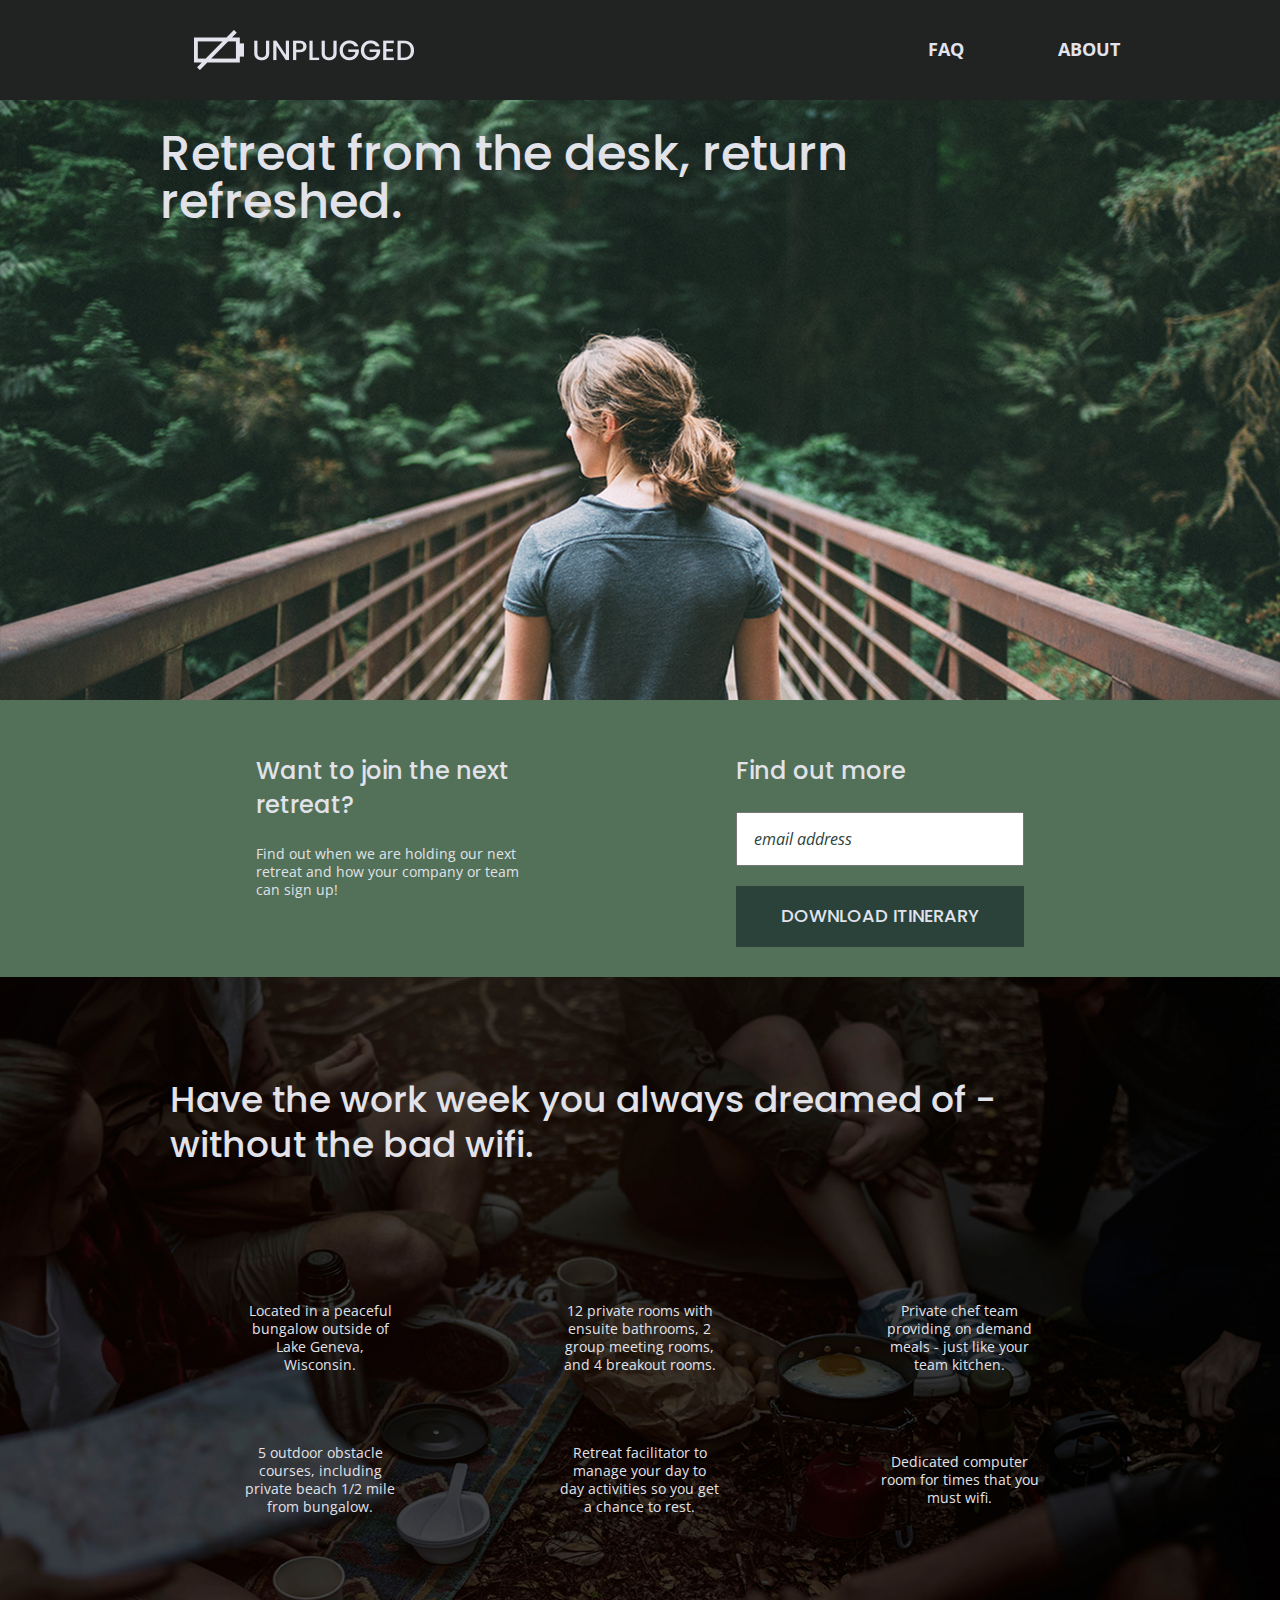
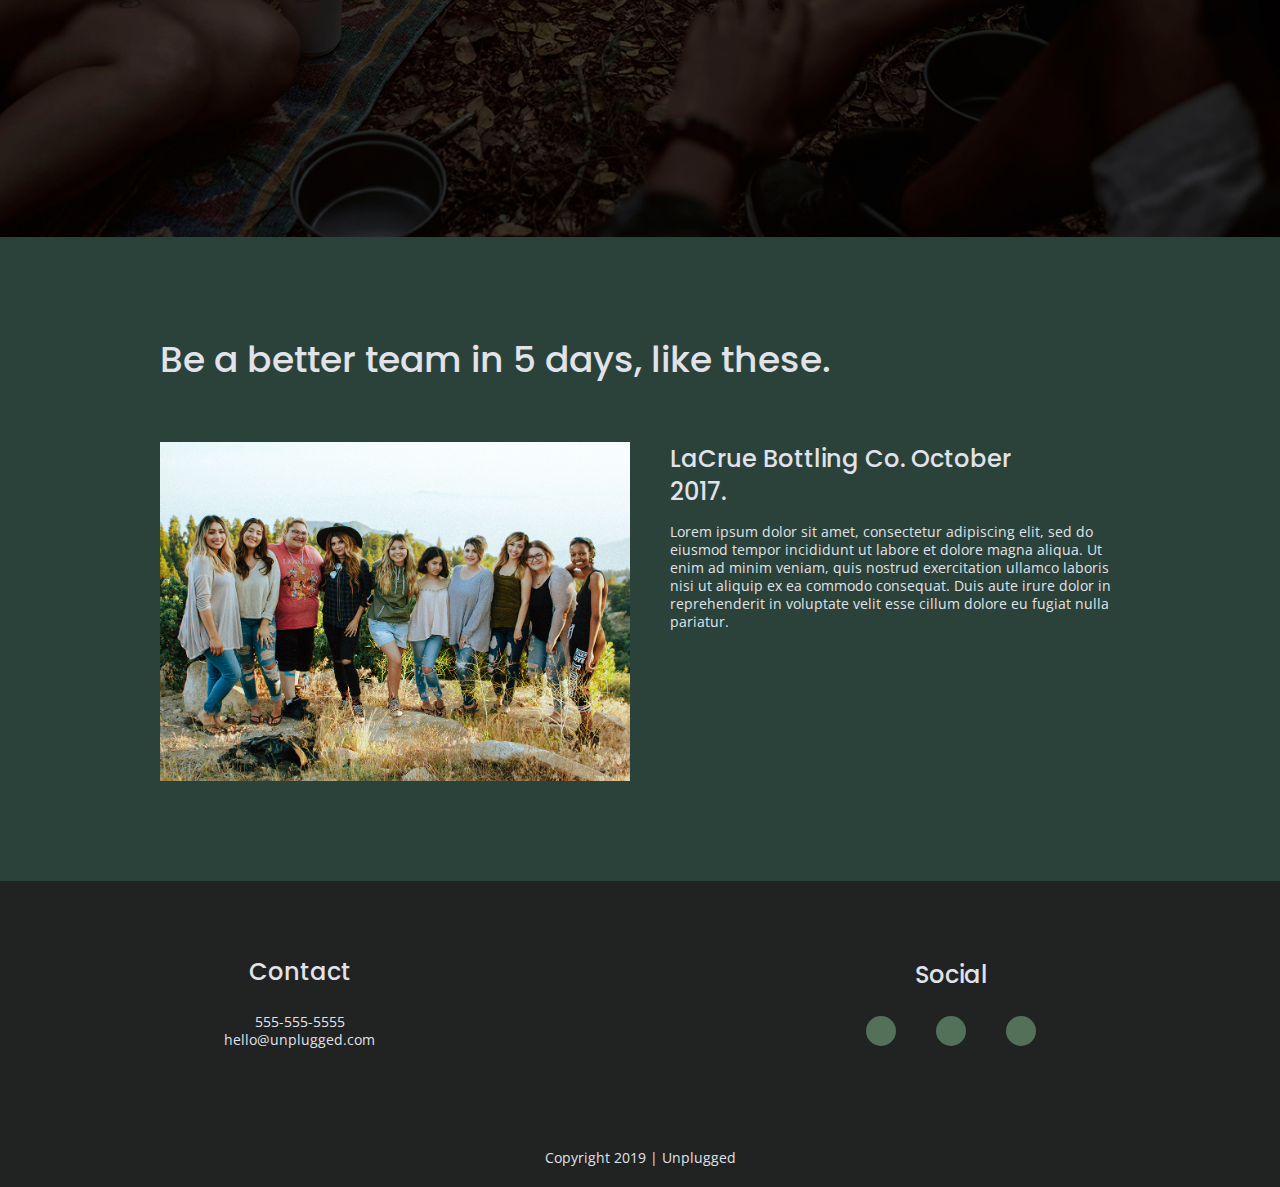
==== commit 7a847b14: "fixed spelling error" ====
--- a/index.html
+++ b/index.html
@@ -89,7 +89,7 @@
              <p class="fontawesome-icon">
                <i class="fas fa-utensils"></i>
              </p>
-             <p class="features-item-description">Private chef team provifing on demand
+             <p class="features-item-description">Private chef team providing on demand
              meals - just like your team kitchen.</p>
            </article>
            <article>
--- a/css/main.css
+++ b/css/main.css
@@ -212,6 +212,10 @@
   align-items: center;
 }
 
+footer .social {
+  margin-top: 40px;
+}
+
 footer .social-icons p {
   display: flex;
   justify-content: center;
@@ -226,7 +230,7 @@
 
 footer .content-wrapper {
   width: 55%;
-  margin: 50px 0;
+  margin: 20px 0;
 }
 
 footer p {
@@ -239,6 +243,7 @@
 
 footer .copyright {
   text-align: center;
+  margin-bottom: 20px;
 }
 
 
@@ -326,7 +331,9 @@
 }
 
 .features h2 {
-  margin-bottom: 60px;
+  margin-bottom: 45px;
+  margin-top: 0;
+  padding: 0 10px;
 }
 
 .features article {
@@ -353,7 +360,7 @@
 }
 
 .reviews h2 {
-  margin: 0 0 40px 0;
+  margin: 0 30px 40px 0;
 }
 
 .reviews h3 {
@@ -369,6 +376,10 @@
   flex-flow: row wrap;
   justify-content: center;
   align-items: center;
+}
+
+.mission h2 {
+  margin-top: 0;
 }
 
 .map figure {
@@ -395,6 +406,10 @@
   align-items: center;
 }
 
+.contact-section h2 {
+  margin-top: 0;
+}
+
 .contact-content p {
   margin: 0;
 }
@@ -412,11 +427,12 @@
 }
 
 .questions h2 {
-  margin-bottom: 45px;
+  margin: 0 0 10px 0;
 }
 
 .questions h3 {
-  font-size: 1em;
+  font-size: 1.25em;
+  margin: 10px 0 10px 0;
 }
 
 .questions .content-wrapper {
@@ -427,11 +443,14 @@
 }
 
 .questions-content {
-  margin-bottom: 50px;
+  margin-bottom: 10px;
   flex-basis: auto;
 }
 
-
+.questions p {
+  font-size: .96em;
+  font-weight: 400;
+}
 
 /* ==========================================================================
    Helper classes
@@ -527,7 +546,7 @@
 /** General Styles **/
 .content-wrapper {
   max-width: 640px;
-  margin: 100px 0;
+  margin: 50px 0;
 }
 
 h2 {
@@ -536,7 +555,8 @@
 }
 
 h3 {
-  font-size: 1.875em;
+  font-size: 1.5em;
+  font-weight: 500;
 }
 
 /** Header **/
@@ -580,7 +600,7 @@
 
 /** Aside **/
 aside .content-wrapper {
-  margin: 50px 0;
+  margin: 30px 0;
   display: flex;
   justify-content: space-between;
   flex-flow: row wrap;
@@ -652,6 +672,9 @@
   width: 100%;
 }
 
+footer .social {
+  margin: 0;
+}
 /***** ABOUT page *****/
 
 
@@ -679,21 +702,39 @@
 
 .mission-content p {
   width: 45%;
+}
+
+.mission h2 {
+  margin: 0;
+}
+
+.mission .content-wrapper {
+  margin: 75px 0;
 }
 
 /***** FAQ Page *****/
 .questions .content-wrapper {
   justify-content: space-between;
+  align-items: flex-start;
+  margin: 75px 0;
 }
 
 .questions-content {
-  flex-basis: 40%;
+  flex-basis: 45%;
 }
 
 .questions h2 {
   width: 100%;
-}
-
+  margin: 0 0 10px 0;
+}
+
+footer .content-wrapper {
+  margin: 50px 0;
+}
+
+.questions h3 {
+  font-size: .97em;
+}
 }
 
 @media only screen and (min-width: 1200px) {
@@ -709,7 +750,7 @@
 
 .hero-area h1 {
   width: 80%;
-  margin-top: 20px;
+  margin-top: 30px;
 }
 
 /** Aside **/
@@ -728,6 +769,10 @@
   margin: 100px 0;
 }
 
+.features .content-wrapper {
+  margin-bottom: 0;
+}
+
 .features article {
   flex-basis: 33.3%;
 }
@@ -735,6 +780,18 @@
 /** Reviews **/
 .reviews article div {
   width: 40%;
+}
+
+.reviews .content-wrapper {
+  margin: 100px 0;
+}
+
+.reviews h2 {
+  margin-bottom: 60px;
+}
+
+.reviews .content-wrapper div {
+  flex-basis: 450px;
 }
 
 /***** About Page ****/
@@ -746,6 +803,23 @@
 .map figure {
   padding-bottom: 40%;
 }
+
+.mission h2 {
+  font-size: 3em;
+}
+
+.contact-section .content-wrapper {
+  margin: 100px 0;
+}
+
+.contact-section h2 {
+  font-size: 3em;
+}
+
+.contact-content {
+  margin-right: 150px;
+}
+
 
 /***** FAQ Page *****/
 .questions h2 {
